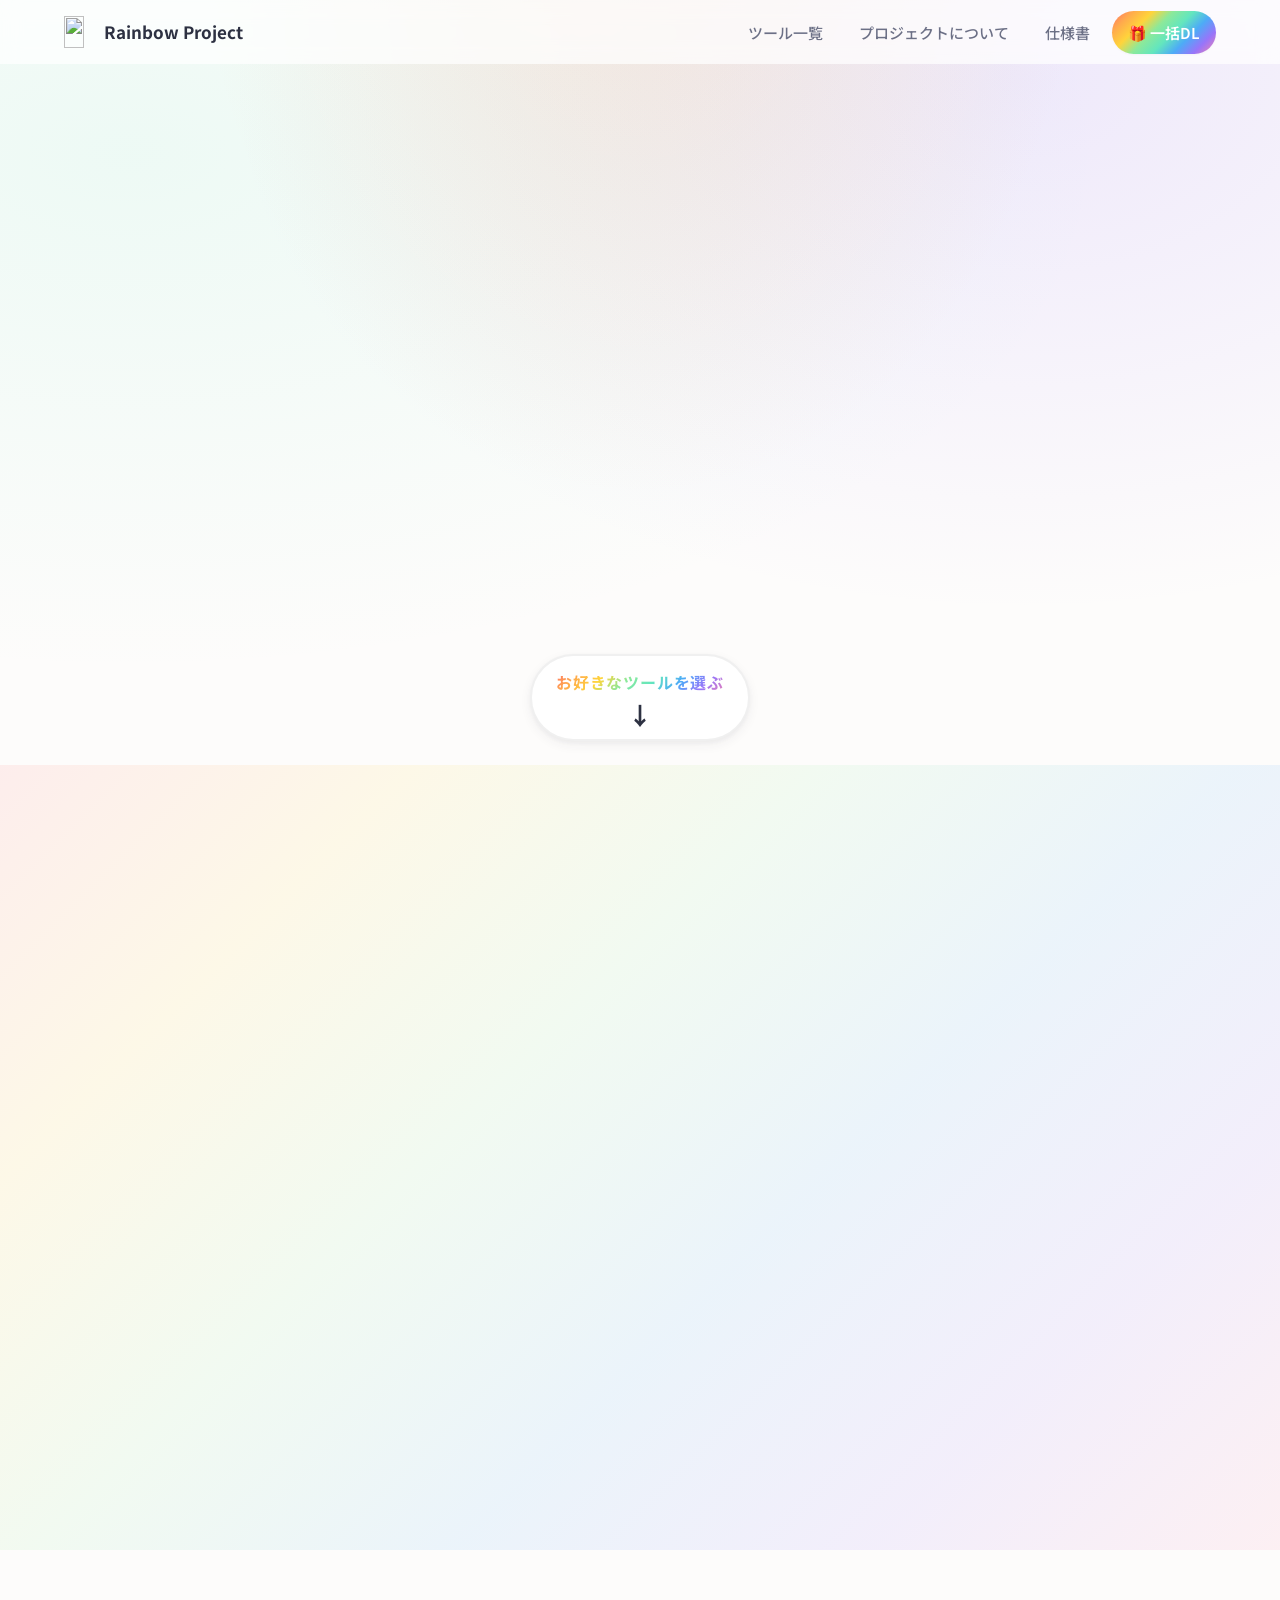
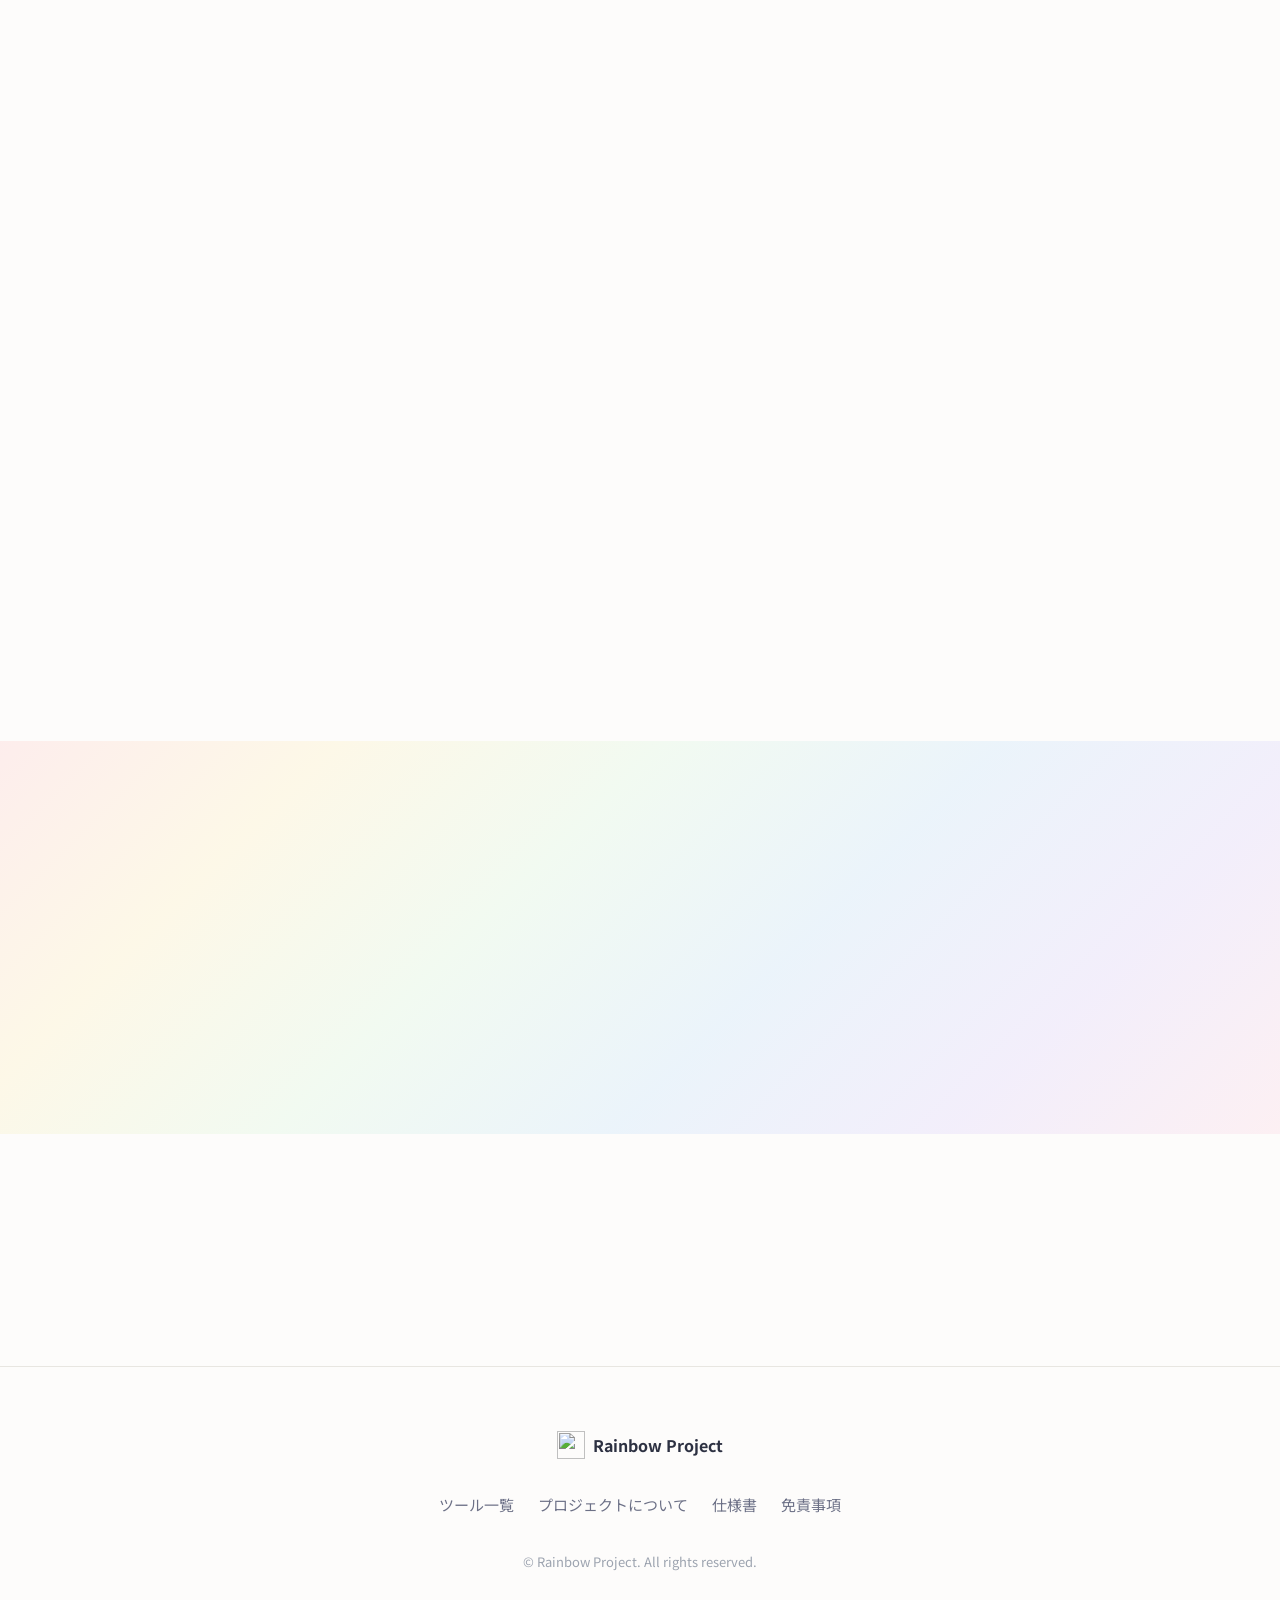
==== index.html @ fa7fd041 "ファイル名表記を .mq4 → .ex4 に修正、モバイルでヒーロースクロール重なり解消 - index.html: ツールカードのファイル名 10件 + FAQ説明を .ex4 に - docs/t" ====
<!DOCTYPE html>
<html lang="ja">
<head>
  <meta charset="UTF-8">
  <meta name="viewport" content="width=device-width, initial-scale=1.0">
  <title>Rainbow Project — FX初心者お守りツールパック</title>
  <meta name="description" content="FX初心者が遠回りしないための「お守りツール」を10種類、完全無料で配布。迷わない、焦らない、損しない。はじめてのFXに、10の小さな守り神を。">
  <meta name="theme-color" content="#FDFCFB">

  <!-- OGP -->
  <meta property="og:type" content="website">
  <meta property="og:title" content="Rainbow Project — FX初心者お守りツールパック">
  <meta property="og:description" content="迷わない、焦らない、損しない。はじめてのFXに、10の小さな守り神を。完全無料で配布中。">
  <meta property="og:image" content="./assets/og-image.svg">
  <meta property="og:url" content="https://masato-collab.github.io/rainbow-fxkit/">
  <meta property="og:site_name" content="Rainbow Project">
  <meta property="og:locale" content="ja_JP">

  <!-- Twitter Card -->
  <meta name="twitter:card" content="summary_large_image">
  <meta name="twitter:title" content="Rainbow Project — FX初心者お守りツールパック">
  <meta name="twitter:description" content="迷わない、焦らない、損しない。はじめてのFXに、10の小さな守り神を。完全無料で配布中。">
  <meta name="twitter:image" content="./assets/og-image.svg">

  <link rel="icon" type="image/svg+xml" href="./assets/favicon.svg">
  <link rel="apple-touch-icon" href="./assets/favicon.svg">

  <!-- Google Fonts -->
  <link rel="preconnect" href="https://fonts.googleapis.com">
  <link rel="preconnect" href="https://fonts.gstatic.com" crossorigin>
  <link href="https://fonts.googleapis.com/css2?family=Inter:wght@400;500;600;700;800&family=JetBrains+Mono:wght@400;500;600&family=Noto+Sans+JP:wght@400;500;600;700;800&display=swap" rel="stylesheet">

  <link rel="stylesheet" href="./css/style.css">
</head>
<body>

  <a href="#main" class="skip-link">本文へスキップ</a>

  <!-- ============================================================
       ナビゲーション
       ============================================================ -->
  <header class="nav" id="nav" role="banner">
    <div class="container nav__inner">
      <a href="./index.html" class="nav__logo" aria-label="Rainbow Project トップへ">
        <img src="./assets/logo.svg" alt="" width="32" height="32">
        <span>Rainbow Project</span>
      </a>

      <button class="nav__toggle" type="button"
              aria-label="メニューを開閉" aria-controls="nav-menu" aria-expanded="false">
        <span aria-hidden="true"></span>
      </button>

      <nav aria-label="メインナビゲーション">
        <ul class="nav__menu" id="nav-menu">
          <li><a href="#tools">ツール一覧</a></li>
          <li><a href="./about.html">プロジェクトについて</a></li>
          <li><a href="./docs/index.html">仕様書</a></li>
          <li><a href="#bulk" class="nav__cta">🎁 一括DL</a></li>
        </ul>
      </nav>
    </div>
  </header>

  <main id="main">

    <!-- ============================================================
         ヒーロー
         ============================================================ -->
    <section class="hero" aria-labelledby="hero-title">
      <img class="hero__decor" src="./assets/hero-rainbow.svg" alt="" aria-hidden="true">
      <div class="container hero__inner">
        <span class="hero__eyebrow reveal">
          <span class="gradient-text">🌈 Rainbow Project</span>
        </span>
        <h1 id="hero-title" class="hero__title reveal">
          <span class="hero__title-main">FX初心者</span>
          <span class="hero__title-sub"><span class="gradient-text">お守りツールパック</span></span>
        </h1>
        <p class="hero__subtitle reveal">迷わない、焦らない、損しない。
はじめてのFXに、10の小さな守り神を。</p>
        <p class="hero__cta reveal">
          <a href="#bulk" class="btn btn--primary btn--lg">🎁 10ツール すべて無料で受け取る</a>
        </p>
        <p class="hero__micro reveal">
          <span class="hero__micro-badge">✓ メアド登録不要</span>
          <span class="hero__micro-badge">✓ 商用利用可</span>
          <span class="hero__micro-badge">✓ 完全無料</span>
        </p>
      </div>
      <a href="#tools" class="hero__scroll" aria-label="ツール一覧までスクロール">
        <span class="hero__scroll-text">お好きなツールを選ぶ</span>
        <span class="hero__scroll-arrow" aria-hidden="true">↓</span>
      </a>
    </section>

    <!-- ============================================================
         ブランドストーリー
         ============================================================ -->
    <section class="section story" aria-labelledby="story-title">
      <div class="container">
        <div class="section-header reveal">
          <span class="section-header__eyebrow">Our Story</span>
          <h2 id="story-title" class="section-header__title">このプロジェクトについて</h2>
        </div>
        <div class="story__grid">
          <div class="story__photo reveal" aria-hidden="true">
            <!-- ▼ 後でここに写真を差し替え可能: <img src="./assets/photo.jpg" alt="代表の写真"> -->
          </div>
          <div class="story__text reveal">
            <p>小学校までしか学校に行けなかった私が、
シングルマザーとしてFXで生活を立て直しました。

その道のりで、もっと早く知りたかったこと、
誰かが教えてくれたら救われたことがたくさんあります。

同じ場所で立ち止まっている誰かのために、
私が作った10の「お守り」を贈ります。

虹の7色のように、たくさんの可能性を
一人でも多くの方に届けられますように。</p>
            <p><a href="./about.html" class="btn btn--outline">もっと詳しく読む →</a></p>
          </div>
        </div>
      </div>
    </section>

    <!-- ============================================================
         数字セクション
         ============================================================ -->
    <section class="section section--tight" aria-label="サマリー">
      <div class="container">
        <div class="stats">
          <div class="stat reveal">
            <span class="stat__num">10</span>
            <span class="stat__label">の お守りツール</span>
          </div>
          <div class="stat reveal">
            <span class="stat__num">¥0</span>
            <span class="stat__label">ずっと無料</span>
          </div>
          <div class="stat reveal">
            <span class="stat__num">5分</span>
            <span class="stat__label">で導入完了</span>
          </div>
          <div class="stat reveal">
            <span class="stat__num">∞</span>
            <span class="stat__label">使いたい放題</span>
          </div>
        </div>
      </div>
    </section>

    <!-- ============================================================
         ツール一覧
         ============================================================ -->
    <section class="section section--alt" id="tools" aria-labelledby="tools-title">
      <div class="container">
        <div class="section-header reveal">
          <span class="section-header__eyebrow">10 Tools</span>
          <h2 id="tools-title" class="section-header__title">10の守り神たち</h2>
          <p class="section-header__subtitle">あなたのトレードを、そっと支える小さな味方</p>
          <div class="divider-rainbow" aria-hidden="true"></div>
        </div>

        <div class="tools-grid">

          <!-- Tool 01: JPTime_MarketClock -->
          <article class="tool-card reveal" data-tool="01">
            <div class="tool-card__body">
              <div class="tool-card__head">
                <div class="tool-card__icon" aria-hidden="true">🕐</div>
                <span class="tool-card__num">#01</span>
              </div>
              <div>
                <h3 class="tool-card__title">日本時間表示インジケーター</h3>
                <code class="tool-card__code">JPTime_MarketClock</code>
              </div>
              <p class="tool-card__desc">サーバー時間と日本時間を併記表示。東京・ロンドン・NYの市場営業時間カウントダウン機能付き。夏時間自動判定対応。</p>
              <div class="tool-card__meta" aria-label="ツール情報">
                <dl>
                  <dt>種別</dt>   <dd class="is-text">インジケーター</dd>
                  <dt>ファイル</dt><dd>JPTime_MarketClock.ex4</dd>
                  <dt>Ver.</dt>    <dd>v1.0</dd>
                </dl>
              </div>
              <div class="tool-card__actions">
                <a href="https://github.com/masato-collab/rainbow-fxkit/releases/latest/download/JPTime_MarketClock.zip"
                   class="btn btn--tool btn--block" download>📥 ダウンロード</a>
                <a href="./docs/tool-01-jptime.html" class="btn btn--tool-outline btn--block">📄 仕様書を見る</a>
              </div>
            </div>
          </article>

          <!-- Tool 02: RoundNumber_Alert -->
          <article class="tool-card reveal" data-tool="02">
            <div class="tool-card__body">
              <div class="tool-card__head">
                <div class="tool-card__icon" aria-hidden="true">🔔</div>
                <span class="tool-card__num">#02</span>
              </div>
              <div>
                <h3 class="tool-card__title">キリ番アラート</h3>
                <code class="tool-card__code">RoundNumber_Alert</code>
              </div>
              <p class="tool-card__desc">00・50pipsなどのキリ番にラインを自動描画し、接近時・到達時にアラート発動。反発ポイント見逃し防止。</p>
              <div class="tool-card__meta">
                <dl>
                  <dt>種別</dt>   <dd class="is-text">インジケーター</dd>
                  <dt>ファイル</dt><dd>RoundNumber_Alert.ex4</dd>
                  <dt>Ver.</dt>    <dd>v1.0</dd>
                </dl>
              </div>
              <div class="tool-card__actions">
                <a href="https://github.com/masato-collab/rainbow-fxkit/releases/latest/download/RoundNumber_Alert.zip"
                   class="btn btn--tool btn--block" download>📥 ダウンロード</a>
                <a href="./docs/tool-02-roundnumber.html" class="btn btn--tool-outline btn--block">📄 仕様書を見る</a>
              </div>
            </div>
          </article>

          <!-- Tool 03: EconomicCalendar_Countdown -->
          <article class="tool-card reveal" data-tool="03">
            <div class="tool-card__body">
              <div class="tool-card__head">
                <div class="tool-card__icon" aria-hidden="true">📅</div>
                <span class="tool-card__num">#03</span>
              </div>
              <div>
                <h3 class="tool-card__title">経済指標カウントダウン</h3>
                <code class="tool-card__code">EconomicCalendar_Countdown</code>
              </div>
              <p class="tool-card__desc">次回の経済指標までのカウントダウンをチャート右上に表示。重要度別に色分け。発表前アラート機能付き。</p>
              <div class="tool-card__meta">
                <dl>
                  <dt>種別</dt>   <dd class="is-text">インジケーター</dd>
                  <dt>ファイル</dt><dd>EconomicCalendar_Countdown.ex4</dd>
                  <dt>Ver.</dt>    <dd>v1.0</dd>
                </dl>
              </div>
              <div class="tool-card__actions">
                <a href="https://github.com/masato-collab/rainbow-fxkit/releases/latest/download/EconomicCalendar_Countdown.zip"
                   class="btn btn--tool btn--block" download>📥 ダウンロード</a>
                <a href="./docs/tool-03-economic.html" class="btn btn--tool-outline btn--block">📄 仕様書を見る</a>
              </div>
            </div>
          </article>

          <!-- Tool 04: LotCalculator_Panel -->
          <article class="tool-card reveal" data-tool="04">
            <div class="tool-card__body">
              <div class="tool-card__head">
                <div class="tool-card__icon" aria-hidden="true">🧮</div>
                <span class="tool-card__num">#04</span>
              </div>
              <div>
                <h3 class="tool-card__title">ロット計算機</h3>
                <code class="tool-card__code">LotCalculator_Panel</code>
              </div>
              <p class="tool-card__desc">口座残高・リスク許容率・SL幅を入力すると、最適ロットサイズ・損失想定額・RR別利益額を自動計算。</p>
              <div class="tool-card__meta">
                <dl>
                  <dt>種別</dt>   <dd class="is-text">ユーティリティEA</dd>
                  <dt>ファイル</dt><dd>LotCalculator_Panel.ex4</dd>
                  <dt>Ver.</dt>    <dd>v1.0</dd>
                </dl>
              </div>
              <div class="tool-card__actions">
                <a href="https://github.com/masato-collab/rainbow-fxkit/releases/latest/download/LotCalculator_Panel.zip"
                   class="btn btn--tool btn--block" download>📥 ダウンロード</a>
                <a href="./docs/tool-04-lot.html" class="btn btn--tool-outline btn--block">📄 仕様書を見る</a>
              </div>
            </div>
          </article>

          <!-- Tool 05: CorrelationMatrix_Monitor -->
          <article class="tool-card reveal" data-tool="05">
            <div class="tool-card__body">
              <div class="tool-card__head">
                <div class="tool-card__icon" aria-hidden="true">📊</div>
                <span class="tool-card__num">#05</span>
              </div>
              <div>
                <h3 class="tool-card__title">相関通貨ペアモニター</h3>
                <code class="tool-card__code">CorrelationMatrix_Monitor</code>
              </div>
              <p class="tool-card__desc">主要通貨ペアの相関関係をマトリクス表示。ダイバージェンス発生時にアラート。リスク分散判断の補助に。</p>
              <div class="tool-card__meta">
                <dl>
                  <dt>種別</dt>   <dd class="is-text">インジケーター</dd>
                  <dt>ファイル</dt><dd>CorrelationMatrix_Monitor.ex4</dd>
                  <dt>Ver.</dt>    <dd>v1.0</dd>
                </dl>
              </div>
              <div class="tool-card__actions">
                <a href="https://github.com/masato-collab/rainbow-fxkit/releases/latest/download/CorrelationMatrix_Monitor.zip"
                   class="btn btn--tool btn--block" download>📥 ダウンロード</a>
                <a href="./docs/tool-05-correlation.html" class="btn btn--tool-outline btn--block">📄 仕様書を見る</a>
              </div>
            </div>
          </article>

          <!-- Tool 06: VisualSLTP_Tool -->
          <article class="tool-card reveal" data-tool="06">
            <div class="tool-card__body">
              <div class="tool-card__head">
                <div class="tool-card__icon" aria-hidden="true">🎯</div>
                <span class="tool-card__num">#06</span>
              </div>
              <div>
                <h3 class="tool-card__title">ビジュアル損切り・利確ライン</h3>
                <code class="tool-card__code">VisualSLTP_Tool</code>
              </div>
              <p class="tool-card__desc">エントリー・SL・TPをマウスドラッグで調整。pips数・損益額・リスクリワード比をリアルタイム表示。</p>
              <div class="tool-card__meta">
                <dl>
                  <dt>種別</dt>   <dd class="is-text">ユーティリティEA</dd>
                  <dt>ファイル</dt><dd>VisualSLTP_Tool.ex4</dd>
                  <dt>Ver.</dt>    <dd>v1.0</dd>
                </dl>
              </div>
              <div class="tool-card__actions">
                <a href="https://github.com/masato-collab/rainbow-fxkit/releases/latest/download/VisualSLTP_Tool.zip"
                   class="btn btn--tool btn--block" download>📥 ダウンロード</a>
                <a href="./docs/tool-06-sltp.html" class="btn btn--tool-outline btn--block">📄 仕様書を見る</a>
              </div>
            </div>
          </article>

          <!-- Tool 07: OneClick_CloseAll -->
          <article class="tool-card reveal" data-tool="07">
            <div class="tool-card__body">
              <div class="tool-card__head">
                <div class="tool-card__icon" aria-hidden="true">⚡</div>
                <span class="tool-card__num">#07</span>
              </div>
              <div>
                <h3 class="tool-card__title">ワンクリック全決済</h3>
                <code class="tool-card__code">OneClick_CloseAll</code>
              </div>
              <p class="tool-card__desc">全決済・買いのみ・売りのみ・建値以上・建値以下決済をワンクリックで実行。緊急時の冷静な操作を支援。</p>
              <div class="tool-card__meta">
                <dl>
                  <dt>種別</dt>   <dd class="is-text">ユーティリティEA</dd>
                  <dt>ファイル</dt><dd>OneClick_CloseAll.ex4</dd>
                  <dt>Ver.</dt>    <dd>v1.0</dd>
                </dl>
              </div>
              <div class="tool-card__actions">
                <a href="https://github.com/masato-collab/rainbow-fxkit/releases/latest/download/OneClick_CloseAll.zip"
                   class="btn btn--tool btn--block" download>📥 ダウンロード</a>
                <a href="./docs/tool-07-oneclick.html" class="btn btn--tool-outline btn--block">📄 仕様書を見る</a>
              </div>
            </div>
          </article>

          <!-- Tool 08: PositionSize_Warning -->
          <article class="tool-card reveal" data-tool="08">
            <div class="tool-card__body">
              <div class="tool-card__head">
                <div class="tool-card__icon" aria-hidden="true">⚠️</div>
                <span class="tool-card__num">#08</span>
              </div>
              <div>
                <h3 class="tool-card__title">自動ポジションサイズ警告</h3>
                <code class="tool-card__code">PositionSize_Warning</code>
              </div>
              <p class="tool-card__desc">口座残高に対する過大ロット発注・SL未設定・高レバレッジを検知し、3段階で警告。一撃退場を防ぐ守りのツール。</p>
              <div class="tool-card__meta">
                <dl>
                  <dt>種別</dt>   <dd class="is-text">EA</dd>
                  <dt>ファイル</dt><dd>PositionSize_Warning.ex4</dd>
                  <dt>Ver.</dt>    <dd>v1.0</dd>
                </dl>
              </div>
              <div class="tool-card__actions">
                <a href="https://github.com/masato-collab/rainbow-fxkit/releases/latest/download/PositionSize_Warning.zip"
                   class="btn btn--tool btn--block" download>📥 ダウンロード</a>
                <a href="./docs/tool-08-warning.html" class="btn btn--tool-outline btn--block">📄 仕様書を見る</a>
              </div>
            </div>
          </article>

          <!-- Tool 09: MultiTF_TrendPanel -->
          <article class="tool-card reveal" data-tool="09">
            <div class="tool-card__body">
              <div class="tool-card__head">
                <div class="tool-card__icon" aria-hidden="true">📈</div>
                <span class="tool-card__num">#09</span>
              </div>
              <div>
                <h3 class="tool-card__title">複数時間足トレンド一覧</h3>
                <code class="tool-card__code">MultiTF_TrendPanel</code>
              </div>
              <p class="tool-card__desc">複数時間足のトレンド方向を一覧表示。全時間足の一致度を算出し、強いトレンド発生時にアラート。</p>
              <div class="tool-card__meta">
                <dl>
                  <dt>種別</dt>   <dd class="is-text">インジケーター</dd>
                  <dt>ファイル</dt><dd>MultiTF_TrendPanel.ex4</dd>
                  <dt>Ver.</dt>    <dd>v1.0</dd>
                </dl>
              </div>
              <div class="tool-card__actions">
                <a href="https://github.com/masato-collab/rainbow-fxkit/releases/latest/download/MultiTF_TrendPanel.zip"
                   class="btn btn--tool btn--block" download>📥 ダウンロード</a>
                <a href="./docs/tool-09-multitf.html" class="btn btn--tool-outline btn--block">📄 仕様書を見る</a>
              </div>
            </div>
          </article>

          <!-- Tool 10: CurrencyStrength_Meter -->
          <article class="tool-card reveal" data-tool="10">
            <div class="tool-card__body">
              <div class="tool-card__head">
                <div class="tool-card__icon" aria-hidden="true">💪</div>
                <span class="tool-card__num">#10</span>
              </div>
              <div>
                <h3 class="tool-card__title">通貨強弱メーター</h3>
                <code class="tool-card__code">CurrencyStrength_Meter</code>
              </div>
              <p class="tool-card__desc">USD/EUR/JPY/GBP/AUD/NZD/CAD/CHFの強弱をバーグラフで可視化。最強×最弱の推奨ペアも提示。</p>
              <div class="tool-card__meta">
                <dl>
                  <dt>種別</dt>   <dd class="is-text">インジケーター</dd>
                  <dt>ファイル</dt><dd>CurrencyStrength_Meter.ex4</dd>
                  <dt>Ver.</dt>    <dd>v1.0</dd>
                </dl>
              </div>
              <div class="tool-card__actions">
                <a href="https://github.com/masato-collab/rainbow-fxkit/releases/latest/download/CurrencyStrength_Meter.zip"
                   class="btn btn--tool btn--block" download>📥 ダウンロード</a>
                <a href="./docs/tool-10-strength.html" class="btn btn--tool-outline btn--block">📄 仕様書を見る</a>
              </div>
            </div>
          </article>

        </div>
      </div>
    </section>

    <!-- ============================================================
         一括DLセクション
         ============================================================ -->
    <section class="section" id="bulk" aria-labelledby="bulk-title">
      <div class="bulk reveal">
        <h2 id="bulk-title" class="bulk__title">まとめて、ぜんぶ手に入れる</h2>
        <p class="bulk__subtitle">10ツール + 仕様書PDF + インストールガイド</p>
        <a href="https://github.com/masato-collab/rainbow-fxkit/releases/latest/download/FXKit_All.zip"
           class="btn btn--rainbow-text btn--lg" download>
          🎁 <span class="gradient-text">10ツール 一括ダウンロード</span>
        </a>
      </div>
    </section>

    <!-- ============================================================
         インストール方法
         ============================================================ -->
    <section class="section section--alt" id="install" aria-labelledby="install-title">
      <div class="container">
        <div class="section-header reveal">
          <span class="section-header__eyebrow">Setup</span>
          <h2 id="install-title" class="section-header__title">たった3ステップで導入完了</h2>
          <p class="section-header__subtitle">複雑な設定は一切不要。初めての方でも5分で始められます。</p>
        </div>
        <div class="steps">
          <div class="step reveal">
            <div class="step__num">1</div>
            <div class="step__illust" aria-hidden="true">📦</div>
            <h3 class="step__title">ダウンロード</h3>
            <p class="step__desc">欲しいツールの「ダウンロード」ボタンを押してzipファイルを入手します。</p>
          </div>
          <div class="step reveal">
            <div class="step__num">2</div>
            <div class="step__illust" aria-hidden="true">📂</div>
            <h3 class="step__title">MT4に配置</h3>
            <p class="step__desc">MT4の「データフォルダを開く」→ MQL4 → Indicators または Experts に配置。</p>
          </div>
          <div class="step reveal">
            <div class="step__num">3</div>
            <div class="step__illust" aria-hidden="true">🚀</div>
            <h3 class="step__title">チャートに適用</h3>
            <p class="step__desc">MT4を再起動し、ナビゲーターからチャートへドラッグ&ドロップ。以上で完了！</p>
          </div>
        </div>
      </div>
    </section>

    <!-- ============================================================
         FAQ
         ============================================================ -->
    <section class="section" id="faq" aria-labelledby="faq-title">
      <div class="container">
        <div class="section-header reveal">
          <span class="section-header__eyebrow">FAQ</span>
          <h2 id="faq-title" class="section-header__title">よくあるご質問</h2>
        </div>
        <div class="faq reveal">

          <details class="faq__item">
            <summary class="faq__q">本当に完全無料ですか?</summary>
            <div class="faq__a"><p>はい、10ツールすべて完全無料です。メールアドレスの登録も不要で、このページからそのままダウンロードいただけます。商用利用・改変・再配布も自由です(著作権表示の削除のみご遠慮ください)。</p></div>
          </details>

          <details class="faq__item">
            <summary class="faq__q">MT5でも使えますか?</summary>
            <div class="faq__a"><p>現在はMT4(MetaTrader 4)専用となっております。MT5版は今後のリクエストに応じて検討予定です。ご要望があればYouTubeコメント等でお知らせください。</p></div>
          </details>

          <details class="faq__item">
            <summary class="faq__q">商用利用はできますか?</summary>
            <div class="faq__a"><p>はい、商用利用も可能です。トレードスクール、セミナー、有料コンテンツの中での利用も制限しておりません。ただし、本ツールそのものを有償で販売することはご遠慮ください。</p></div>
          </details>

          <details class="faq__item">
            <summary class="faq__q">インストール方法がわかりません</summary>
            <div class="faq__a"><p>各ツールの<a href="./docs/index.html">仕様書ページ</a>にステップバイステップの導入手順を記載しています。また、同梱の<code>README.md</code>に画像付きの解説があります。それでも解決しない場合はYouTubeチャンネルのコメント欄までお気軽に。</p></div>
          </details>

          <details class="faq__item">
            <summary class="faq__q">ツールが表示されません</summary>
            <div class="faq__a"><p>主に以下3点をご確認ください: ① MT4の「ツール→オプション→エキスパートアドバイザ」で自動売買が有効か、② zipを解凍した<code>.ex4</code>ファイルを正しいフォルダ(Indicators / Experts)に配置したか、③ MT4を再起動したか。</p></div>
          </details>

          <details class="faq__item">
            <summary class="faq__q">アップデートはありますか?</summary>
            <div class="faq__a"><p>不具合の修正や機能追加を随時行っています。YouTubeチャンネルで告知するので、ご登録いただけると最新情報をお届けできます。ダウンロードリンクは<code>/latest/</code>固定のため、常に最新版が取得されます。</p></div>
          </details>

          <details class="faq__item">
            <summary class="faq__q">不具合やご要望の連絡先は?</summary>
            <div class="faq__a"><p>不具合報告・機能要望は<strong>YouTubeチャンネルのコメント欄</strong>または動画概要欄の連絡先までお寄せください。可能な範囲で対応いたします。</p></div>
          </details>

        </div>
      </div>
    </section>

    <!-- ============================================================
         応援メッセージ
         ============================================================ -->
    <section class="cheer" aria-labelledby="cheer-title">
      <div class="container reveal">
        <h2 id="cheer-title" class="cheer__title">あなたのトレードが、<br>少しでも明るいものになりますように。🌈</h2>
        <p><a href="#tools" class="btn btn--primary btn--lg">🎁 ツール一覧を見る</a></p>
      </div>
    </section>

    <!-- ============================================================
         免責事項
         ============================================================ -->
    <section class="section section--tight" aria-labelledby="disc-title">
      <div class="container">
        <div class="note reveal" role="note">
          <h2 id="disc-title" style="font-size:1rem;margin-bottom:0.5rem;color:inherit;">⚠️ 免責事項について</h2>
          <p style="margin:0;">本サイトで配布するツールはトレード補助を目的とした無償ツールであり、投資収益を保証するものではありません。ツールを利用した投資判断・損益は全て利用者の自己責任となります。詳細は<a href="./disclaimer.html" style="color:inherit;text-decoration:underline;">免責事項ページ</a>をご確認ください。</p>
        </div>
      </div>
    </section>

  </main>

  <!-- ============================================================
       フッター
       ============================================================ -->
  <footer class="footer" role="contentinfo">
    <div class="container">
      <div class="footer__inner">
        <a href="./index.html" class="footer__logo" aria-label="Rainbow Project">
          <img src="./assets/logo.svg" alt="" width="28" height="28">
          <span>Rainbow Project</span>
        </a>
        <ul class="footer__links">
          <li><a href="#tools">ツール一覧</a></li>
          <li><a href="./about.html">プロジェクトについて</a></li>
          <li><a href="./docs/index.html">仕様書</a></li>
          <li><a href="./disclaimer.html">免責事項</a></li>
        </ul>
        <p class="footer__copy">© Rainbow Project. All rights reserved.</p>
      </div>
    </div>
    <div class="footer__bar" aria-hidden="true"></div>
  </footer>

  <script src="./js/script.js" defer></script>
</body>
</html>
---- css/style.css ----
/* =================================================================
   Rainbow Project — style.css
   温かく、前向きで、希望に満ちた、でも信頼感のあるFXツール配布サイト
   ================================================================= */

/* -----------------------------------------------------------------
   1. CSS Custom Properties (Design Tokens)
   ----------------------------------------------------------------- */
:root {
  /* --- 10ツール個別カラー(レインボー) --- */
  --color-tool-01: #FF6B6B;   /* 日本時間表示     */
  --color-tool-02: #FFA94D;   /* キリ番アラート   */
  --color-tool-03: #FFD43B;   /* 経済指標         */
  --color-tool-04: #8CE99A;   /* ロット計算       */
  --color-tool-05: #63E6BE;   /* 相関モニター     */
  --color-tool-06: #4DABF7;   /* ビジュアルSL/TP  */
  --color-tool-07: #748FFC;   /* ワンクリック決済 */
  --color-tool-08: #9775FA;   /* サイズ警告       */
  --color-tool-09: #DA77F2;   /* 複数時間足       */
  --color-tool-10: #F783AC;   /* 通貨強弱         */

  /* --- ベースカラー --- */
  --bg-primary:    #FDFCFB;
  --bg-secondary:  #FFFFFF;
  --bg-card:       #FFFFFF;
  --bg-section:    #FAF8F5;
  --text-primary:  #2D3142;
  --text-secondary:#6C7086;
  --text-muted:    #9CA3AF;
  --border-color:  #E8E6E1;

  /* --- 機能色 --- */
  --color-warning-bg:    #FFF4E6;
  --color-warning-text:  #8A5A00;
  --color-warning-border:#FFD8A8;

  /* --- 虹グラデーション(ブランドシグネチャー) --- */
  --rainbow-gradient: linear-gradient(
    135deg,
    #FF6B6B 0%,
    #FFA94D 14%,
    #FFD43B 28%,
    #8CE99A 42%,
    #63E6BE 56%,
    #4DABF7 70%,
    #9775FA 84%,
    #F783AC 100%
  );

  --rainbow-gradient-soft: linear-gradient(
    135deg,
    rgba(255, 107, 107, 0.10),
    rgba(255, 212, 59, 0.10),
    rgba(140, 233, 154, 0.10),
    rgba(77, 171, 247, 0.10),
    rgba(151, 117, 250, 0.10),
    rgba(247, 131, 172, 0.10)
  );

  /* --- タイポグラフィ --- */
  --font-sans:  "Inter", "Noto Sans JP", -apple-system, BlinkMacSystemFont, "Hiragino Sans", "Yu Gothic UI", Meiryo, sans-serif;
  --font-jp:    "Noto Sans JP", "Hiragino Sans", "Yu Gothic UI", Meiryo, sans-serif;
  --font-mono:  "JetBrains Mono", "SFMono-Regular", Menlo, Consolas, monospace;

  /* --- スペーシング --- */
  --space-1:  0.25rem;
  --space-2:  0.5rem;
  --space-3:  0.75rem;
  --space-4:  1rem;
  --space-5:  1.5rem;
  --space-6:  2rem;
  --space-8:  3rem;
  --space-10: 4rem;
  --space-12: 6rem;
  --space-16: 8rem;

  /* --- レイアウト --- */
  --container-max: 1200px;
  --nav-height: 64px;
  --radius-sm: 8px;
  --radius-md: 12px;
  --radius-lg: 16px;
  --radius-xl: 24px;
  --radius-full: 9999px;

  /* --- シャドウ --- */
  --shadow-sm:  0 1px 2px rgba(45, 49, 66, 0.04);
  --shadow-md:  0 4px 12px rgba(45, 49, 66, 0.06), 0 2px 4px rgba(45, 49, 66, 0.04);
  --shadow-lg:  0 12px 32px rgba(45, 49, 66, 0.08), 0 4px 8px rgba(45, 49, 66, 0.04);
  --shadow-xl:  0 24px 48px rgba(45, 49, 66, 0.10), 0 8px 16px rgba(45, 49, 66, 0.04);

  /* --- トランジション --- */
  --ease:       cubic-bezier(0.4, 0.0, 0.2, 1);
  --ease-out:   cubic-bezier(0.0, 0.0, 0.2, 1);
  --t-fast:     150ms;
  --t-base:     250ms;
  --t-slow:     400ms;
}

/* -----------------------------------------------------------------
   2. Reset & Base
   ----------------------------------------------------------------- */
*,
*::before,
*::after { box-sizing: border-box; }

html {
  scroll-behavior: smooth;
  -webkit-text-size-adjust: 100%;
  text-size-adjust: 100%;
}

body {
  margin: 0;
  font-family: var(--font-sans);
  font-weight: 400;
  font-size: 16px;
  line-height: 1.8;
  color: var(--text-primary);
  background: var(--bg-primary);
  -webkit-font-smoothing: antialiased;
  -moz-osx-font-smoothing: grayscale;
}

:lang(ja),
html[lang="ja"] body { font-family: var(--font-jp); }

img, svg, video { max-width: 100%; height: auto; display: block; }

a {
  color: inherit;
  text-decoration: none;
  transition: color var(--t-fast) var(--ease);
}
a:hover { color: var(--color-tool-06); }

button {
  font: inherit;
  color: inherit;
  background: none;
  border: 0;
  cursor: pointer;
}

ul, ol { padding-left: 1.25rem; }

h1, h2, h3, h4, h5, h6 {
  font-family: var(--font-sans);
  font-weight: 700;
  color: var(--text-primary);
  line-height: 1.4;
  margin: 0 0 var(--space-4);
  letter-spacing: -0.01em;
}

p { margin: 0 0 var(--space-4); }

code, kbd, pre, samp { font-family: var(--font-mono); font-size: 0.9em; }

/* フォーカスリング(アクセシビリティ) */
:focus-visible {
  outline: 3px solid var(--color-tool-06);
  outline-offset: 2px;
  border-radius: var(--radius-sm);
}

/* Skip to content */
.skip-link {
  position: absolute;
  top: -60px;
  left: var(--space-4);
  background: var(--text-primary);
  color: #fff;
  padding: var(--space-2) var(--space-4);
  border-radius: var(--radius-sm);
  z-index: 1000;
  transition: top var(--t-base) var(--ease);
}
.skip-link:focus { top: var(--space-4); color: #fff; }

/* -----------------------------------------------------------------
   3. Layout utilities
   ----------------------------------------------------------------- */
.container {
  width: 100%;
  max-width: var(--container-max);
  margin: 0 auto;
  padding-left: var(--space-5);
  padding-right: var(--space-5);
}

.section {
  padding-top: var(--space-12);
  padding-bottom: var(--space-12);
}
.section--tight { padding-top: var(--space-8); padding-bottom: var(--space-8); }
.section--alt  { background: var(--bg-section); }

.section-header {
  text-align: center;
  margin-bottom: var(--space-8);
}
.section-header__eyebrow {
  display: inline-block;
  font-family: var(--font-sans);
  font-weight: 600;
  font-size: 0.875rem;
  letter-spacing: 0.08em;
  text-transform: uppercase;
  margin-bottom: var(--space-3);
  background: var(--rainbow-gradient);
  -webkit-background-clip: text;
  background-clip: text;
  color: transparent;
}
.section-header__title {
  font-size: clamp(1.75rem, 4vw, 2.25rem);
  font-weight: 700;
  margin-bottom: var(--space-3);
}
.section-header__subtitle {
  color: var(--text-secondary);
  font-size: 1.0625rem;
  max-width: 640px;
  margin: 0 auto;
}

.divider-rainbow {
  width: 120px;
  height: 4px;
  margin: var(--space-5) auto 0;
  border-radius: var(--radius-full);
  background: var(--rainbow-gradient);
}

/* -----------------------------------------------------------------
   4. Buttons
   ----------------------------------------------------------------- */
.btn {
  display: inline-flex;
  align-items: center;
  justify-content: center;
  gap: var(--space-2);
  padding: 0.875rem 1.5rem;
  border-radius: var(--radius-full);
  font-weight: 600;
  font-size: 1rem;
  line-height: 1;
  letter-spacing: 0.01em;
  cursor: pointer;
  border: 2px solid transparent;
  transition:
    transform var(--t-base) var(--ease),
    box-shadow var(--t-base) var(--ease),
    background var(--t-base) var(--ease),
    color var(--t-base) var(--ease),
    border-color var(--t-base) var(--ease);
  will-change: transform;
  text-align: center;
}

.btn:hover { text-decoration: none; }

/* プライマリ(虹色グラデーション) */
.btn--primary {
  background: var(--rainbow-gradient);
  color: #fff;
  box-shadow: var(--shadow-md);
  position: relative;
  overflow: hidden;
}
.btn--primary:hover {
  transform: scale(1.02);
  box-shadow:
    var(--shadow-lg),
    0 0 32px rgba(255, 107, 107, 0.25),
    0 0 48px rgba(151, 117, 250, 0.20);
  color: #fff;
}

/* 大きいCTA */
.btn--lg {
  padding: 1.125rem 2rem;
  font-size: 1.125rem;
}

/* 白背景で中は虹色テキスト(一括DLセクション用) */
.btn--rainbow-text {
  background: #fff;
  color: var(--text-primary);
  box-shadow: var(--shadow-md);
}
.btn--rainbow-text span.gradient-text {
  background: var(--rainbow-gradient);
  -webkit-background-clip: text;
  background-clip: text;
  color: transparent;
  font-weight: 700;
}
.btn--rainbow-text:hover {
  transform: scale(1.02);
  box-shadow: var(--shadow-xl);
  color: var(--text-primary);
}

/* アウトライン */
.btn--outline {
  background: transparent;
  color: var(--text-primary);
  border-color: var(--border-color);
}
.btn--outline:hover {
  border-color: var(--text-primary);
  background: var(--bg-secondary);
}

/* ゴースト(薄い) */
.btn--ghost {
  background: transparent;
  color: var(--text-secondary);
}
.btn--ghost:hover { background: var(--bg-section); color: var(--text-primary); }

/* ツール固有色のボタン（ツールカード用） */
.btn--tool {
  background: var(--tool-color, var(--color-tool-06));
  color: #fff;
  box-shadow: var(--shadow-sm);
}
.btn--tool:hover {
  filter: brightness(0.94);
  transform: translateY(-1px);
  box-shadow: var(--shadow-md);
  color: #fff;
}
.btn--tool-outline {
  background: transparent;
  color: var(--tool-color, var(--color-tool-06));
  border-color: var(--tool-color, var(--color-tool-06));
}
.btn--tool-outline:hover {
  background: var(--tool-color, var(--color-tool-06));
  color: #fff;
}

/* ボタンブロック(幅いっぱい) */
.btn--block { width: 100%; }

/* -----------------------------------------------------------------
   5. Navigation
   ----------------------------------------------------------------- */
.nav {
  position: fixed;
  top: 0;
  left: 0;
  right: 0;
  height: var(--nav-height);
  background: rgba(255, 255, 255, 0.72);
  backdrop-filter: blur(10px);
  -webkit-backdrop-filter: blur(10px);
  z-index: 100;
  transition: background var(--t-base) var(--ease), box-shadow var(--t-base) var(--ease);
}
.nav::after {
  content: "";
  position: absolute;
  left: 0; right: 0; bottom: 0;
  height: 2px;
  background: var(--rainbow-gradient);
  opacity: 0;
  transition: opacity var(--t-base) var(--ease);
}
.nav.is-scrolled {
  background: rgba(255, 255, 255, 0.95);
  box-shadow: var(--shadow-sm);
}
.nav.is-scrolled::after { opacity: 1; }

.nav__inner {
  height: 100%;
  display: flex;
  align-items: center;
  justify-content: space-between;
  gap: var(--space-4);
}

.nav__logo {
  display: inline-flex;
  align-items: center;
  gap: var(--space-2);
  font-weight: 700;
  font-size: 1.0625rem;
  color: var(--text-primary);
}
.nav__logo:hover { color: var(--text-primary); }
.nav__logo img, .nav__logo svg { height: 32px; width: auto; }

.nav__menu {
  display: flex;
  align-items: center;
  gap: var(--space-2);
  list-style: none;
  margin: 0;
  padding: 0;
}
.nav__menu a {
  display: inline-flex;
  align-items: center;
  padding: 0.5rem 0.875rem;
  font-size: 0.9375rem;
  font-weight: 500;
  color: var(--text-secondary);
  border-radius: var(--radius-full);
  transition: color var(--t-fast) var(--ease), background var(--t-fast) var(--ease);
}
.nav__menu a:hover { color: var(--text-primary); background: var(--bg-section); }
.nav__menu .nav__cta {
  background: var(--rainbow-gradient);
  color: #fff !important;
  font-weight: 600;
  padding: 0.5rem 1rem;
  box-shadow: var(--shadow-sm);
}
.nav__menu .nav__cta:hover { transform: scale(1.02); box-shadow: var(--shadow-md); }

/* ハンバーガー */
.nav__toggle {
  display: none;
  width: 40px;
  height: 40px;
  border-radius: var(--radius-full);
  align-items: center;
  justify-content: center;
}
.nav__toggle span {
  display: block;
  width: 20px;
  height: 2px;
  background: var(--text-primary);
  position: relative;
  transition: transform var(--t-base) var(--ease), opacity var(--t-base) var(--ease);
}
.nav__toggle span::before,
.nav__toggle span::after {
  content: "";
  position: absolute;
  left: 0;
  width: 100%;
  height: 2px;
  background: var(--text-primary);
  transition: transform var(--t-base) var(--ease);
}
.nav__toggle span::before { top: -7px; }
.nav__toggle span::after  { top: 7px; }
.nav__toggle[aria-expanded="true"] span { background: transparent; }
.nav__toggle[aria-expanded="true"] span::before { transform: translateY(7px) rotate(45deg); }
.nav__toggle[aria-expanded="true"] span::after  { transform: translateY(-7px) rotate(-45deg); }

/* -----------------------------------------------------------------
   6. Hero
   ----------------------------------------------------------------- */
.hero {
  position: relative;
  min-height: 85vh;
  padding-top: calc(var(--nav-height) + var(--space-10));
  padding-bottom: var(--space-10);
  display: flex;
  align-items: center;
  overflow: hidden;
  background: var(--bg-primary);
}
.hero::before {
  content: "";
  position: absolute;
  inset: 0;
  background:
    radial-gradient(ellipse at 50% -20%, rgba(255, 169, 77, 0.18), transparent 50%),
    radial-gradient(ellipse at 80% 10%, rgba(151, 117, 250, 0.14), transparent 55%),
    radial-gradient(ellipse at 10% 20%, rgba(99, 230, 190, 0.10), transparent 60%);
  pointer-events: none;
  z-index: 0;
}
.hero__decor {
  position: absolute;
  right: -6%;
  top: -4%;
  width: min(560px, 48vw);
  opacity: 0.6;
  pointer-events: none;
  z-index: 0;
  animation: rainbow-rotate 60s linear infinite;
}
@keyframes rainbow-rotate {
  from { transform: rotate(0deg); }
  to   { transform: rotate(360deg); }
}
@media (prefers-reduced-motion: reduce) {
  .hero__decor { animation: none; }
}

.hero__inner {
  position: relative;
  z-index: 1;
  text-align: center;
  max-width: 820px;
  margin: 0 auto;
}

.hero__eyebrow {
  display: inline-flex;
  align-items: center;
  gap: 0.5rem;
  font-weight: 600;
  font-size: 0.9375rem;
  letter-spacing: 0.05em;
  margin-bottom: var(--space-5);
  padding: 0.375rem 1rem;
  border-radius: var(--radius-full);
  background: var(--bg-card);
  box-shadow: var(--shadow-sm);
}
.hero__eyebrow .gradient-text {
  background: var(--rainbow-gradient);
  -webkit-background-clip: text;
  background-clip: text;
  color: transparent;
  font-weight: 700;
}

.hero__title {
  font-weight: 800;
  line-height: 1.15;
  letter-spacing: -0.02em;
  margin-bottom: var(--space-5);
  display: flex;
  flex-direction: column;
  gap: 0.25em;
}
.hero__title-main {
  font-size: clamp(2rem, 5.5vw, 3rem);
  color: var(--text-primary);
  display: block;
}
.hero__title-sub {
  font-size: clamp(2.4rem, 8vw, 4.75rem);
  font-weight: 900;
  line-height: 1.1;
  display: block;
  text-shadow: 0 4px 24px rgba(0,0,0,0.04);
}
.hero__title-sub .gradient-text {
  background: var(--rainbow-gradient);
  -webkit-background-clip: text;
  background-clip: text;
  color: transparent;
}

.hero__subtitle {
  font-size: clamp(1rem, 2.2vw, 1.1875rem);
  color: var(--text-secondary);
  line-height: 1.9;
  margin-bottom: var(--space-6);
  white-space: pre-line;
}

.hero__cta { margin-bottom: var(--space-5); }

/* メアド不要バッジ群 */
.hero__micro {
  display: inline-flex;
  flex-wrap: wrap;
  justify-content: center;
  gap: 0.5rem;
  font-size: 0.875rem;
  margin: 0 auto;
}
.hero__micro-badge {
  display: inline-flex;
  align-items: center;
  padding: 0.4rem 0.95rem;
  background: var(--bg-card);
  color: var(--text-primary);
  font-weight: 600;
  letter-spacing: 0.02em;
  border-radius: var(--radius-full);
  box-shadow: var(--shadow-sm);
  border: 1px solid rgba(0,0,0,0.05);
}

.hero__scroll {
  position: absolute;
  left: 50%;
  bottom: var(--space-5);
  transform: translateX(-50%);
  display: inline-flex;
  flex-direction: column;
  align-items: center;
  gap: 6px;
  padding: 0.75rem 1.5rem;
  border-radius: var(--radius-full);
  background: var(--bg-card);
  box-shadow: var(--shadow-md);
  border: 2px solid rgba(0,0,0,0.06);
  color: var(--text-primary);
  text-decoration: none;
  animation: bounce 2s ease-in-out infinite;
  transition: transform var(--t-fast) var(--ease), box-shadow var(--t-fast) var(--ease);
}
.hero__scroll:hover {
  box-shadow: var(--shadow-lg);
}
.hero__scroll-text {
  font-size: 1rem;
  font-weight: 700;
  letter-spacing: 0.05em;
  background: var(--rainbow-gradient);
  -webkit-background-clip: text;
  background-clip: text;
  color: transparent;
}
.hero__scroll-arrow {
  font-size: 1.5rem;
  font-weight: 800;
  line-height: 1;
  color: var(--text-primary);
}
@keyframes bounce {
  0%, 100% { transform: translateX(-50%) translateY(0); }
  50%      { transform: translateX(-50%) translateY(8px); }
}
@media (prefers-reduced-motion: reduce) {
  .hero__scroll { animation: none; }
}

/* -----------------------------------------------------------------
   7. Story Section
   ----------------------------------------------------------------- */
.story {
  position: relative;
  background: var(--rainbow-gradient-soft);
  overflow: hidden;
}
.story__grid {
  display: grid;
  grid-template-columns: minmax(220px, 320px) 1fr;
  gap: var(--space-10);
  align-items: center;
}
.story__photo {
  width: 100%;
  aspect-ratio: 1 / 1;
  border-radius: 50%;
  background: var(--bg-card);
  box-shadow: var(--shadow-lg);
  position: relative;
  overflow: hidden;
  border: 6px solid #fff;
}
.story__photo::before {
  content: "📸";
  position: absolute;
  inset: 0;
  display: grid;
  place-items: center;
  font-size: 3rem;
  opacity: 0.3;
}
/* ▼ 後でここに写真を差し替え可能 */
/* <img src="./assets/photo.jpg" alt="..."> をstory__photoの中に入れてください */
.story__photo img {
  position: absolute;
  inset: 0;
  width: 100%;
  height: 100%;
  object-fit: cover;
}
.story__text p {
  font-size: 1.0625rem;
  line-height: 2;
  color: var(--text-primary);
  white-space: pre-line;
}

/* -----------------------------------------------------------------
   8. Stats (数字セクション)
   ----------------------------------------------------------------- */
.stats {
  display: grid;
  grid-template-columns: repeat(4, 1fr);
  gap: var(--space-5);
}
.stat {
  text-align: center;
  padding: var(--space-6) var(--space-4);
  background: var(--bg-card);
  border-radius: var(--radius-lg);
  border: 1px solid var(--border-color);
  position: relative;
  transition: transform var(--t-base) var(--ease), box-shadow var(--t-base) var(--ease);
}
.stat:hover {
  transform: translateY(-4px);
  box-shadow: var(--shadow-md);
}
.stat::after {
  content: "";
  position: absolute;
  left: 20%; right: 20%;
  bottom: -1px;
  height: 3px;
  border-radius: var(--radius-full);
  background: var(--stat-color, var(--color-tool-06));
}
.stat:nth-child(1) { --stat-color: var(--color-tool-01); }
.stat:nth-child(2) { --stat-color: var(--color-tool-03); }
.stat:nth-child(3) { --stat-color: var(--color-tool-04); }
.stat:nth-child(4) { --stat-color: var(--color-tool-06); }

.stat__num {
  font-family: var(--font-sans);
  font-size: clamp(2rem, 4vw, 2.5rem);
  font-weight: 800;
  letter-spacing: -0.02em;
  color: var(--text-primary);
  line-height: 1;
  display: block;
  margin-bottom: var(--space-2);
}
.stat__label {
  font-size: 0.875rem;
  color: var(--text-secondary);
  letter-spacing: 0.02em;
}

/* -----------------------------------------------------------------
   9. Tool Cards
   ----------------------------------------------------------------- */
.tools-grid {
  display: grid;
  grid-template-columns: repeat(2, 1fr);
  gap: var(--space-6);
}

.tool-card {
  --tool-color: var(--color-tool-06);
  position: relative;
  display: flex;
  flex-direction: column;
  background: var(--bg-card);
  border-radius: var(--radius-lg);
  box-shadow: var(--shadow-md);
  overflow: hidden;
  transition:
    transform var(--t-base) var(--ease),
    box-shadow var(--t-base) var(--ease);
  border: 1px solid var(--border-color);
}
.tool-card::before {
  content: "";
  display: block;
  height: 4px;
  width: 100%;
  background: var(--tool-color);
}
.tool-card:hover {
  transform: translateY(-6px);
  box-shadow:
    var(--shadow-xl),
    0 12px 40px -12px color-mix(in srgb, var(--tool-color) 45%, transparent);
}

.tool-card__body {
  padding: var(--space-6);
  display: flex;
  flex-direction: column;
  flex: 1;
  gap: var(--space-4);
}

.tool-card__head {
  display: flex;
  align-items: flex-start;
  justify-content: space-between;
  gap: var(--space-3);
}
.tool-card__icon {
  width: 56px;
  height: 56px;
  border-radius: var(--radius-full);
  display: grid;
  place-items: center;
  font-size: 1.75rem;
  background: color-mix(in srgb, var(--tool-color) 14%, transparent);
  flex: none;
}
.tool-card__num {
  padding: 0.25rem 0.75rem;
  border-radius: var(--radius-full);
  font-family: var(--font-mono);
  font-size: 0.75rem;
  font-weight: 700;
  letter-spacing: 0.05em;
  background: var(--tool-color);
  color: #fff;
  line-height: 1.4;
}

.tool-card__title {
  font-size: 1.25rem;
  font-weight: 700;
  margin: 0 0 var(--space-2);
  letter-spacing: -0.01em;
}
.tool-card__code {
  display: inline-block;
  font-family: var(--font-mono);
  font-size: 0.8125rem;
  color: var(--text-muted);
  margin-bottom: var(--space-2);
}
.tool-card__desc {
  color: var(--text-secondary);
  font-size: 0.9375rem;
  line-height: 1.85;
  margin: 0;
}

.tool-card__meta {
  margin-top: auto;
  padding: var(--space-3) var(--space-4);
  background: var(--bg-section);
  border-radius: var(--radius-md);
  font-size: 0.8125rem;
}
.tool-card__meta dl {
  display: grid;
  grid-template-columns: 5rem 1fr;
  gap: 0.375rem var(--space-3);
  margin: 0;
}
.tool-card__meta dt { color: var(--text-muted); font-weight: 500; }
.tool-card__meta dd {
  margin: 0;
  color: var(--text-primary);
  font-family: var(--font-mono);
  font-size: 0.8125rem;
  overflow-wrap: anywhere;
}
.tool-card__meta dd.is-text {
  font-family: var(--font-jp);
}

.tool-card__actions {
  display: flex;
  flex-direction: column;
  gap: var(--space-2);
}

/* -----------------------------------------------------------------
   10. Bulk Download Section (虹色フル)
   ----------------------------------------------------------------- */
.bulk {
  background: var(--rainbow-gradient);
  color: #fff;
  text-align: center;
  padding: var(--space-12) var(--space-5);
  border-radius: var(--radius-xl);
  margin: 0 var(--space-5);
  position: relative;
  overflow: hidden;
  box-shadow: var(--shadow-lg);
}
.bulk::before {
  content: "";
  position: absolute;
  inset: 0;
  background: radial-gradient(ellipse at top, rgba(255,255,255,0.25), transparent 60%);
  pointer-events: none;
}
.bulk__title {
  font-size: clamp(1.75rem, 4vw, 2.5rem);
  font-weight: 800;
  color: #fff;
  margin-bottom: var(--space-3);
  letter-spacing: -0.02em;
  position: relative;
}
.bulk__subtitle {
  color: rgba(255,255,255,0.92);
  font-size: 1.0625rem;
  margin-bottom: var(--space-6);
  position: relative;
}
.bulk .btn {
  position: relative;
}

/* -----------------------------------------------------------------
   11. Install Steps
   ----------------------------------------------------------------- */
.steps {
  display: grid;
  grid-template-columns: repeat(3, 1fr);
  gap: var(--space-6);
}
.step {
  background: var(--bg-card);
  border-radius: var(--radius-lg);
  padding: var(--space-6);
  border: 1px solid var(--border-color);
  text-align: center;
  transition: transform var(--t-base) var(--ease), box-shadow var(--t-base) var(--ease);
  position: relative;
}
.step:hover { transform: translateY(-3px); box-shadow: var(--shadow-md); }
.step__num {
  width: 48px;
  height: 48px;
  border-radius: var(--radius-full);
  display: grid;
  place-items: center;
  color: #fff;
  font-weight: 700;
  font-family: var(--font-sans);
  font-size: 1.125rem;
  margin: 0 auto var(--space-4);
  box-shadow: var(--shadow-sm);
}
.step:nth-child(1) .step__num { background: var(--color-tool-01); }
.step:nth-child(2) .step__num { background: var(--color-tool-03); }
.step:nth-child(3) .step__num { background: var(--color-tool-04); }

.step__illust {
  width: 100%;
  height: 100px;
  border-radius: var(--radius-md);
  display: grid;
  place-items: center;
  font-size: 3rem;
  margin-bottom: var(--space-4);
  background: var(--bg-section);
}
.step:nth-child(1) .step__illust { background: color-mix(in srgb, var(--color-tool-01) 10%, transparent); }
.step:nth-child(2) .step__illust { background: color-mix(in srgb, var(--color-tool-03) 10%, transparent); }
.step:nth-child(3) .step__illust { background: color-mix(in srgb, var(--color-tool-04) 14%, transparent); }

.step__title { font-size: 1.125rem; margin-bottom: var(--space-2); }
.step__desc { color: var(--text-secondary); font-size: 0.9375rem; margin: 0; line-height: 1.8; }

/* -----------------------------------------------------------------
   12. FAQ
   ----------------------------------------------------------------- */
.faq { max-width: 800px; margin: 0 auto; }
.faq__item {
  background: var(--bg-card);
  border: 1px solid var(--border-color);
  border-radius: var(--radius-md);
  margin-bottom: var(--space-3);
  overflow: hidden;
  transition: box-shadow var(--t-base) var(--ease);
}
.faq__item[open] { box-shadow: var(--shadow-md); }
.faq__item[open] .faq__q::before {
  background: var(--rainbow-gradient);
}
.faq__q {
  list-style: none;
  padding: var(--space-4) var(--space-6);
  font-weight: 600;
  font-size: 1rem;
  color: var(--text-primary);
  cursor: pointer;
  display: flex;
  align-items: center;
  justify-content: space-between;
  gap: var(--space-4);
  position: relative;
  padding-left: var(--space-6);
}
.faq__q::-webkit-details-marker { display: none; }
.faq__q::before {
  content: "";
  position: absolute;
  left: 0;
  top: 0;
  bottom: 0;
  width: 4px;
  background: transparent;
  transition: background var(--t-base) var(--ease);
}
.faq__q::after {
  content: "＋";
  font-size: 1.25rem;
  color: var(--text-muted);
  transition: transform var(--t-base) var(--ease);
  flex: none;
}
.faq__item[open] .faq__q::after { transform: rotate(45deg); }
.faq__a {
  padding: 0 var(--space-6) var(--space-5);
  color: var(--text-secondary);
  line-height: 1.9;
  border-top: 1px solid var(--border-color);
  padding-top: var(--space-4);
}
.faq__a p { margin: 0; }

/* -----------------------------------------------------------------
   13. Cheer Message Section
   ----------------------------------------------------------------- */
.cheer {
  background: var(--rainbow-gradient-soft);
  text-align: center;
  padding: var(--space-12) var(--space-5);
}
.cheer__title {
  font-size: clamp(1.5rem, 3.5vw, 2rem);
  font-weight: 700;
  margin-bottom: var(--space-5);
  line-height: 1.6;
}

/* -----------------------------------------------------------------
   14. Disclaimer Note Card
   ----------------------------------------------------------------- */
.note {
  background: var(--color-warning-bg);
  border: 1px solid var(--color-warning-border);
  color: var(--color-warning-text);
  border-radius: var(--radius-md);
  padding: var(--space-5) var(--space-6);
  font-size: 0.9375rem;
  line-height: 1.85;
}
.note strong { color: var(--color-warning-text); }

/* -----------------------------------------------------------------
   15. Footer
   ----------------------------------------------------------------- */
.footer {
  background: var(--bg-primary);
  padding: var(--space-10) 0 0;
  color: var(--text-secondary);
  border-top: 1px solid var(--border-color);
  position: relative;
}
.footer__inner {
  display: flex;
  flex-direction: column;
  gap: var(--space-6);
  align-items: center;
  text-align: center;
}
.footer__logo {
  display: inline-flex;
  align-items: center;
  gap: var(--space-2);
  font-weight: 700;
  color: var(--text-primary);
  font-size: 1rem;
}
.footer__logo svg, .footer__logo img { height: 28px; }
.footer__links {
  display: flex;
  gap: var(--space-5);
  flex-wrap: wrap;
  justify-content: center;
  list-style: none;
  padding: 0; margin: 0;
  font-size: 0.9375rem;
}
.footer__copy {
  font-size: 0.8125rem;
  color: var(--text-muted);
  margin: 0;
}
.footer__bar {
  margin-top: var(--space-8);
  height: 4px;
  width: 100%;
  background: var(--rainbow-gradient);
}

/* -----------------------------------------------------------------
   16. Docs (仕様書ページレイアウト)
   ----------------------------------------------------------------- */
.docs-layout {
  display: grid;
  grid-template-columns: 240px 1fr;
  gap: var(--space-8);
  padding-top: calc(var(--nav-height) + var(--space-6));
  padding-bottom: var(--space-10);
}
.docs-sidebar {
  position: sticky;
  top: calc(var(--nav-height) + var(--space-4));
  align-self: start;
  height: fit-content;
  background: var(--bg-card);
  border: 1px solid var(--border-color);
  border-radius: var(--radius-md);
  padding: var(--space-5);
  font-size: 0.9375rem;
}
.docs-sidebar__back {
  display: inline-flex;
  align-items: center;
  gap: 0.375rem;
  margin-bottom: var(--space-4);
  font-weight: 600;
  color: var(--text-primary);
}
.docs-sidebar__heading {
  font-size: 0.75rem;
  font-weight: 700;
  text-transform: uppercase;
  letter-spacing: 0.08em;
  color: var(--text-muted);
  margin: var(--space-3) 0 var(--space-2);
}
.docs-sidebar__list {
  list-style: none;
  padding: 0;
  margin: 0 0 var(--space-5);
  display: flex;
  flex-direction: column;
  gap: 2px;
}
.docs-sidebar__list a {
  display: flex;
  align-items: center;
  gap: var(--space-2);
  padding: 0.5rem 0.75rem;
  border-radius: var(--radius-sm);
  color: var(--text-secondary);
  font-size: 0.875rem;
}
.docs-sidebar__list a:hover {
  background: var(--bg-section);
  color: var(--text-primary);
}
.docs-sidebar__list a.is-active {
  background: color-mix(in srgb, var(--tool-color, var(--color-tool-06)) 12%, transparent);
  color: var(--text-primary);
  font-weight: 600;
}
.docs-sidebar__dot {
  width: 10px;
  height: 10px;
  border-radius: var(--radius-full);
  background: var(--dot-color, var(--color-tool-06));
  flex: none;
}

.docs-sidebar__cta {
  display: block;
  text-align: center;
  background: var(--rainbow-gradient);
  color: #fff;
  font-weight: 600;
  padding: 0.75rem 1rem;
  border-radius: var(--radius-full);
  font-size: 0.875rem;
  box-shadow: var(--shadow-sm);
}
.docs-sidebar__cta:hover { color: #fff; transform: scale(1.02); box-shadow: var(--shadow-md); }

.docs-main { min-width: 0; }

.docs-hero {
  background: var(--tool-color, var(--color-tool-06));
  color: #fff;
  padding: var(--space-8) var(--space-6) var(--space-10);
  border-radius: var(--radius-lg);
  position: relative;
  margin-bottom: var(--space-6);
  overflow: hidden;
}
.docs-hero::before {
  content: "";
  position: absolute;
  inset: 0;
  background:
    radial-gradient(circle at 10% 120%, rgba(255,255,255,0.25), transparent 50%),
    radial-gradient(circle at 90% -20%, rgba(255,255,255,0.18), transparent 55%);
  pointer-events: none;
}
.docs-hero__icon {
  width: 72px;
  height: 72px;
  border-radius: var(--radius-full);
  background: rgba(255,255,255,0.2);
  display: grid;
  place-items: center;
  font-size: 2.25rem;
  margin-bottom: var(--space-4);
  backdrop-filter: blur(6px);
  position: relative;
}
.docs-hero__eyebrow {
  font-family: var(--font-mono);
  font-size: 0.75rem;
  letter-spacing: 0.08em;
  opacity: 0.88;
  text-transform: uppercase;
  margin-bottom: var(--space-2);
  display: inline-block;
  position: relative;
}
.docs-hero__title {
  font-size: clamp(1.75rem, 4vw, 2.25rem);
  color: #fff;
  margin: 0 0 var(--space-2);
  position: relative;
}
.docs-hero__sub {
  color: rgba(255,255,255,0.92);
  margin: 0;
  font-size: 1.0625rem;
  position: relative;
}

.breadcrumbs {
  font-size: 0.8125rem;
  color: var(--text-muted);
  margin-bottom: var(--space-4);
}
.breadcrumbs a { color: var(--text-secondary); }
.breadcrumbs a:hover { color: var(--text-primary); }
.breadcrumbs > * + *::before { content: " / "; color: var(--text-muted); margin: 0 0.25rem; }

.docs-block { margin-bottom: var(--space-8); }
.docs-block > h2 {
  font-size: 1.5rem;
  margin-bottom: var(--space-4);
  padding-bottom: var(--space-2);
  border-bottom: 2px solid var(--tool-color, var(--color-tool-06));
  display: inline-block;
}
.docs-block > h3 { font-size: 1.125rem; margin-top: var(--space-5); }

.screenshot-placeholder {
  width: 100%;
  aspect-ratio: 16 / 9;
  background:
    repeating-linear-gradient(
      45deg,
      var(--bg-section),
      var(--bg-section) 16px,
      #fff 16px, #fff 32px
    );
  border: 2px dashed var(--border-color);
  border-radius: var(--radius-md);
  display: grid;
  place-items: center;
  color: var(--text-muted);
  font-size: 0.875rem;
  margin-bottom: var(--space-4);
}

.feature-list {
  list-style: none;
  padding: 0;
  display: grid;
  gap: var(--space-3);
}
.feature-list li {
  padding: 0.75rem 1rem 0.75rem 2.25rem;
  background: var(--bg-section);
  border-radius: var(--radius-md);
  position: relative;
  font-size: 0.9375rem;
}
.feature-list li::before {
  content: "✓";
  position: absolute;
  left: 0.875rem;
  top: 50%;
  transform: translateY(-50%);
  width: 20px;
  height: 20px;
  border-radius: var(--radius-full);
  background: var(--tool-color, var(--color-tool-06));
  color: #fff;
  display: grid;
  place-items: center;
  font-size: 0.75rem;
  font-weight: 700;
}

.step-list {
  list-style: none;
  padding: 0;
  counter-reset: stepcount;
  display: flex;
  flex-direction: column;
  gap: var(--space-3);
}
.step-list li {
  counter-increment: stepcount;
  padding: var(--space-4) var(--space-4) var(--space-4) 3.5rem;
  background: var(--bg-card);
  border: 1px solid var(--border-color);
  border-radius: var(--radius-md);
  position: relative;
  font-size: 0.9375rem;
  line-height: 1.85;
}
.step-list li::before {
  content: counter(stepcount);
  position: absolute;
  left: 1rem;
  top: 1rem;
  width: 28px;
  height: 28px;
  border-radius: var(--radius-full);
  background: var(--tool-color, var(--color-tool-06));
  color: #fff;
  display: grid;
  place-items: center;
  font-weight: 700;
  font-size: 0.8125rem;
  font-family: var(--font-mono);
}

.params-table {
  width: 100%;
  border-collapse: collapse;
  font-size: 0.875rem;
  background: var(--bg-card);
  border-radius: var(--radius-md);
  overflow: hidden;
  box-shadow: var(--shadow-sm);
}
.params-table th,
.params-table td {
  padding: 0.75rem var(--space-4);
  text-align: left;
  border-bottom: 1px solid var(--border-color);
}
.params-table th {
  background: var(--bg-section);
  font-weight: 600;
  color: var(--text-secondary);
  font-size: 0.75rem;
  letter-spacing: 0.05em;
  text-transform: uppercase;
}
.params-table tr:last-child td { border-bottom: 0; }
.params-table td:first-child { font-family: var(--font-mono); font-weight: 600; }
.params-table .t-type { color: var(--text-secondary); font-family: var(--font-mono); }
.params-table .t-default { color: var(--text-primary); font-family: var(--font-mono); }

.related-tools {
  display: grid;
  grid-template-columns: repeat(auto-fit, minmax(220px, 1fr));
  gap: var(--space-3);
}
.related-tools__item {
  display: flex;
  align-items: center;
  gap: var(--space-3);
  padding: var(--space-3) var(--space-4);
  background: var(--bg-card);
  border: 1px solid var(--border-color);
  border-radius: var(--radius-md);
  color: var(--text-primary);
  font-size: 0.9375rem;
  transition: transform var(--t-fast) var(--ease), box-shadow var(--t-fast) var(--ease);
}
.related-tools__item:hover {
  transform: translateY(-2px);
  box-shadow: var(--shadow-md);
  color: var(--text-primary);
}
.related-tools__dot {
  width: 12px;
  height: 12px;
  border-radius: var(--radius-full);
  background: var(--dot-color, var(--color-tool-06));
  flex: none;
}

/* -----------------------------------------------------------------
   17. Docs 仕様書一覧ページ用カード
   ----------------------------------------------------------------- */
.docs-index-grid {
  display: grid;
  grid-template-columns: repeat(auto-fit, minmax(260px, 1fr));
  gap: var(--space-5);
}
.docs-index-card {
  display: flex;
  flex-direction: column;
  gap: var(--space-2);
  background: var(--bg-card);
  border: 1px solid var(--border-color);
  border-radius: var(--radius-lg);
  padding: var(--space-5);
  border-top: 4px solid var(--tool-color, var(--color-tool-06));
  transition: transform var(--t-base) var(--ease), box-shadow var(--t-base) var(--ease);
  color: var(--text-primary);
}
.docs-index-card:hover {
  transform: translateY(-4px);
  box-shadow: var(--shadow-md);
  color: var(--text-primary);
}
.docs-index-card__num {
  font-family: var(--font-mono);
  font-size: 0.75rem;
  color: var(--tool-color, var(--color-tool-06));
  font-weight: 700;
  letter-spacing: 0.05em;
}
.docs-index-card__title { font-size: 1.0625rem; font-weight: 700; margin: 0; }
.docs-index-card__code { font-family: var(--font-mono); font-size: 0.8125rem; color: var(--text-muted); }
.docs-index-card__desc { font-size: 0.875rem; color: var(--text-secondary); margin: 0; line-height: 1.8; }

/* -----------------------------------------------------------------
   18. 404
   ----------------------------------------------------------------- */
.err {
  min-height: 80vh;
  display: grid;
  place-items: center;
  text-align: center;
  padding: var(--space-10) var(--space-5);
  padding-top: calc(var(--nav-height) + var(--space-10));
}
.err__code {
  font-size: clamp(5rem, 15vw, 8rem);
  font-weight: 800;
  background: var(--rainbow-gradient);
  -webkit-background-clip: text;
  background-clip: text;
  color: transparent;
  line-height: 1;
  letter-spacing: -0.03em;
  margin: 0 0 var(--space-4);
}
.err__msg { font-size: 1.125rem; color: var(--text-secondary); margin-bottom: var(--space-6); }

/* -----------------------------------------------------------------
   19. Scroll fade-in animation
   ----------------------------------------------------------------- */
.reveal {
  opacity: 0;
  transform: translateY(16px);
  transition: opacity 600ms var(--ease-out), transform 600ms var(--ease-out);
}
.reveal.is-visible {
  opacity: 1;
  transform: translateY(0);
}
@media (prefers-reduced-motion: reduce) {
  .reveal { opacity: 1; transform: none; transition: none; }
}

/* -----------------------------------------------------------------
   20. Responsive
   ----------------------------------------------------------------- */
@media (max-width: 1024px) {
  .story__grid { grid-template-columns: 220px 1fr; gap: var(--space-6); }
  .docs-layout { grid-template-columns: 200px 1fr; gap: var(--space-5); }
}

@media (max-width: 768px) {
  .section { padding-top: var(--space-10); padding-bottom: var(--space-10); }

  /* ナビゲーション: ハンバーガー化 */
  .nav__toggle { display: inline-flex; }
  .nav__menu {
    position: absolute;
    top: var(--nav-height);
    left: 0; right: 0;
    flex-direction: column;
    align-items: stretch;
    background: rgba(255,255,255,0.98);
    padding: var(--space-4);
    gap: var(--space-1);
    box-shadow: var(--shadow-md);
    max-height: 0;
    overflow: hidden;
    transition: max-height var(--t-base) var(--ease), padding var(--t-base) var(--ease);
    padding-top: 0;
    padding-bottom: 0;
  }
  .nav__menu.is-open {
    max-height: calc(100vh - var(--nav-height));
    padding-top: var(--space-3);
    padding-bottom: var(--space-4);
  }
  .nav__menu a { padding: 0.75rem 1rem; }
  .nav__menu .nav__cta { margin-top: var(--space-2); }

  .story__grid { grid-template-columns: 1fr; text-align: left; gap: var(--space-5); }
  .story__photo { max-width: 200px; margin: 0; }
  .story__text p {
    font-size: 1rem;
    line-height: 1.95;
    /* スマホでは pre-line を解除して改行を自動調整 */
    white-space: normal;
  }

  .stats { grid-template-columns: repeat(2, 1fr); }
  .tools-grid { grid-template-columns: 1fr; }
  .steps { grid-template-columns: 1fr; }

  .bulk { margin: 0; border-radius: 0; }

  /* 仕様書: サイドバーを上に */
  .docs-layout {
    grid-template-columns: 1fr;
    gap: var(--space-5);
  }
  .docs-sidebar {
    position: static;
    order: 2;
  }
  .docs-main { order: 1; }
}

@media (max-width: 768px) {
  /* スマホ: 絶対配置のスクロールボタンを通常フローに組み込んでバッジとの重なりを解消 */
  .hero {
    min-height: auto;
    padding-top: calc(var(--nav-height) + var(--space-7));
    padding-bottom: var(--space-7);
  }
  .hero__inner {
    display: flex;
    flex-direction: column;
    align-items: center;
  }
  .hero__scroll {
    position: relative;
    left: auto;
    bottom: auto;
    transform: none;
    margin-top: var(--space-6);
    animation: bounce-mobile 2s ease-in-out infinite;
  }
  @keyframes bounce-mobile {
    0%, 100% { transform: translateY(0); }
    50%      { transform: translateY(6px); }
  }
}

@media (max-width: 480px) {
  .stats { grid-template-columns: 1fr; }
  .hero__subtitle { white-space: normal; font-size: 0.95rem; line-height: 1.85; }
  .bulk { padding: var(--space-8) var(--space-4); }
  .tool-card__body { padding: var(--space-5); }
  .hero__micro { font-size: 0.8125rem; gap: 0.4rem; }
  .hero__micro-badge { padding: 0.35rem 0.75rem; }
  .hero__scroll { padding: 0.6rem 1.1rem; }
  .hero__scroll-text { font-size: 0.875rem; }
  .hero__scroll-arrow { font-size: 1.25rem; }
}

/* -----------------------------------------------------------------
   モバイル: パラメータテーブルをカード形式へ
   ----------------------------------------------------------------- */
@media (max-width: 720px) {
  .params-table { display: block; box-shadow: none; background: transparent; }
  .params-table thead { display: none; } /* ヘッダー行は非表示 */
  .params-table tbody { display: block; }
  .params-table tr {
    display: block;
    margin-bottom: var(--space-3);
    padding: var(--space-3) var(--space-4);
    background: var(--bg-card);
    border-radius: var(--radius-md);
    box-shadow: var(--shadow-sm);
    border: 1px solid var(--border-color);
  }
  .params-table td {
    display: flex;
    justify-content: space-between;
    align-items: baseline;
    gap: var(--space-3);
    padding: 0.4rem 0;
    border-bottom: 1px dashed var(--border-color);
    text-align: right;
  }
  .params-table td:last-child { border-bottom: 0; }
  .params-table td::before {
    content: attr(data-label);
    font-weight: 600;
    font-size: 0.75rem;
    color: var(--text-secondary);
    text-transform: uppercase;
    letter-spacing: 0.05em;
    flex-shrink: 0;
    text-align: left;
  }
  .params-table td:first-child {
    /* パラメータ名 */
    background: var(--bg-section);
    margin: -0.4rem 0 0.4rem 0;
    padding: 0.5rem var(--space-3);
    border-radius: var(--radius-sm);
    border-bottom: 0;
    text-align: left;
    display: block;
  }
  .params-table td:first-child::before { display: none; }
}

/* -----------------------------------------------------------------
   21. ツール個別カラー適用ヘルパー
       各ツールカード等に data-tool 属性を付けるとカラーが切り替わる
   ----------------------------------------------------------------- */
[data-tool="01"] { --tool-color: var(--color-tool-01); --dot-color: var(--color-tool-01); }
[data-tool="02"] { --tool-color: var(--color-tool-02); --dot-color: var(--color-tool-02); }
[data-tool="03"] { --tool-color: var(--color-tool-03); --dot-color: var(--color-tool-03); }
[data-tool="04"] { --tool-color: var(--color-tool-04); --dot-color: var(--color-tool-04); }
[data-tool="05"] { --tool-color: var(--color-tool-05); --dot-color: var(--color-tool-05); }
[data-tool="06"] { --tool-color: var(--color-tool-06); --dot-color: var(--color-tool-06); }
[data-tool="07"] { --tool-color: var(--color-tool-07); --dot-color: var(--color-tool-07); }
[data-tool="08"] { --tool-color: var(--color-tool-08); --dot-color: var(--color-tool-08); }
[data-tool="09"] { --tool-color: var(--color-tool-09); --dot-color: var(--color-tool-09); }
[data-tool="10"] { --tool-color: var(--color-tool-10); --dot-color: var(--color-tool-10); }
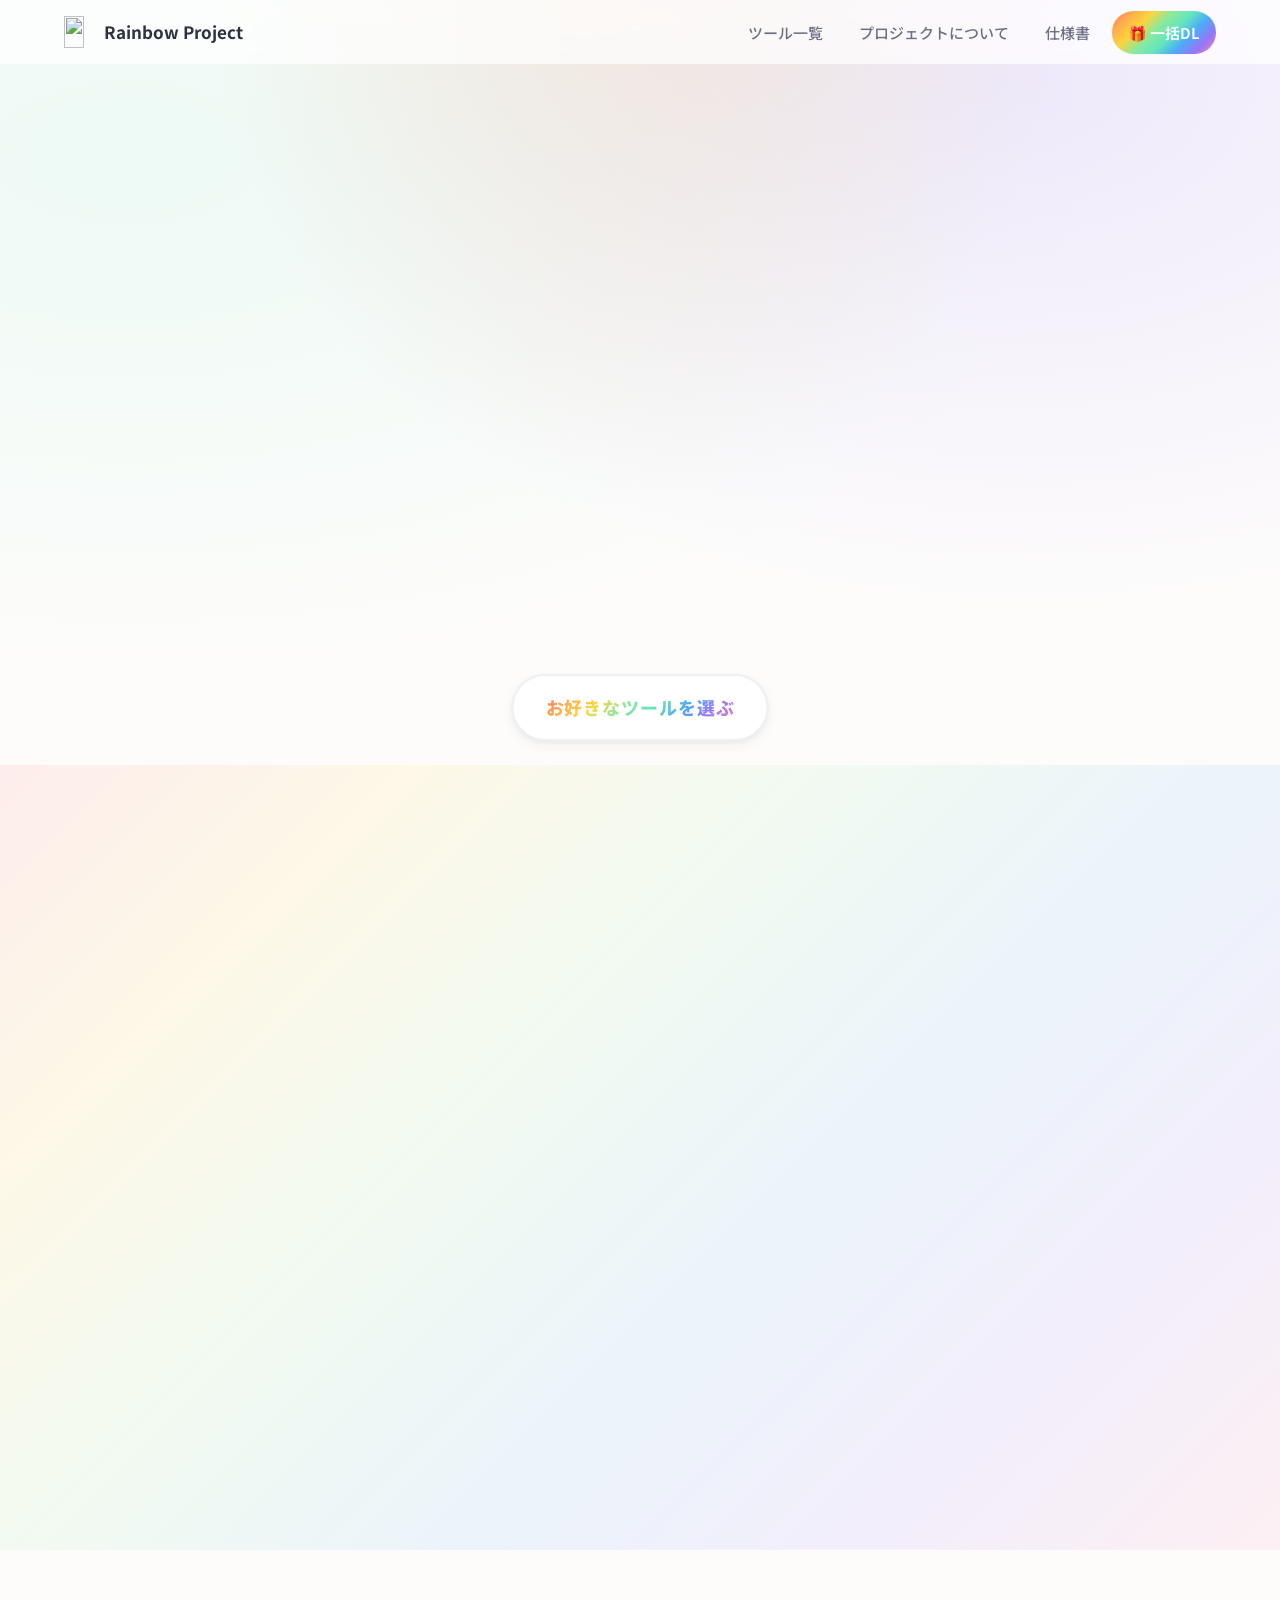
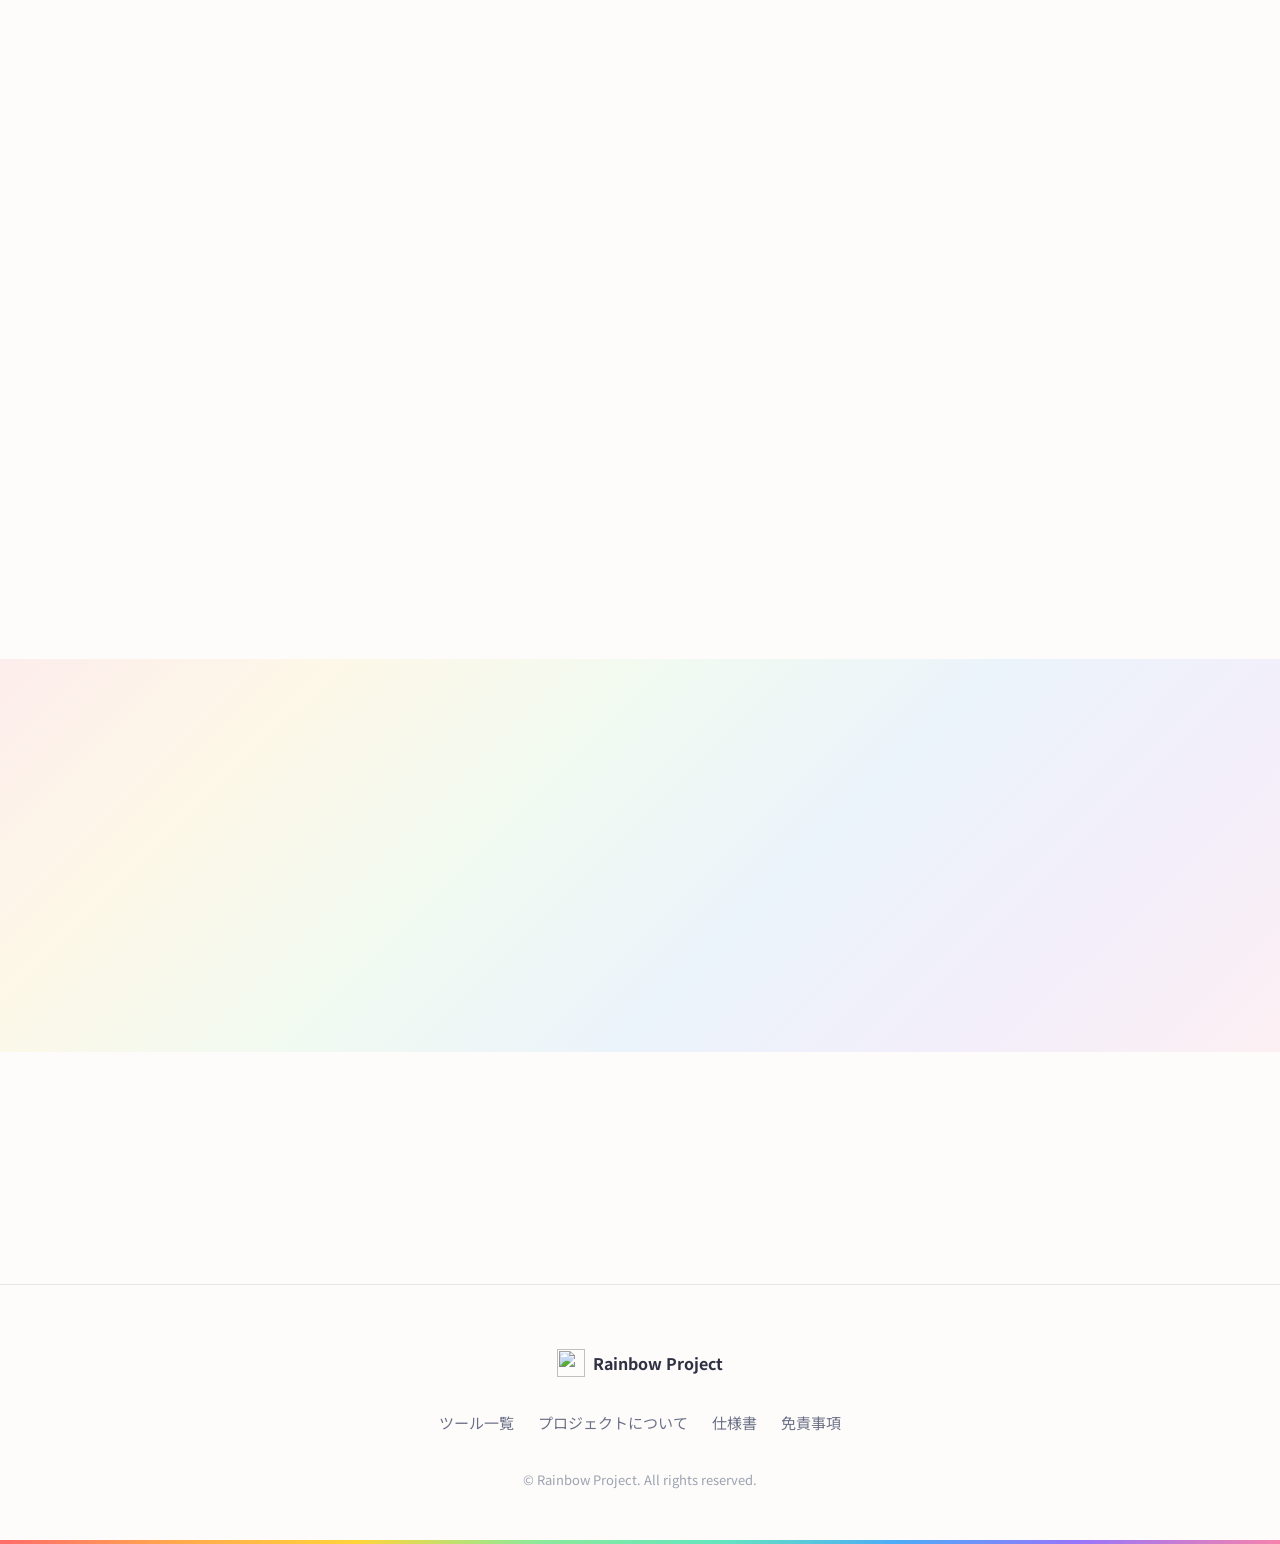
==== commit 5e23ed2a: "ヒーロー中央揃え/eyebrow削除/商用利用全削除/スクロールボタン刷新 - index.html: ヒーロー上部の「🌈 Rainbow Project」eyebrow ピルを削除 - index." ====
--- a/index.html
+++ b/index.html
@@ -70,9 +70,6 @@
     <section class="hero" aria-labelledby="hero-title">
       <img class="hero__decor" src="./assets/hero-rainbow.svg" alt="" aria-hidden="true">
       <div class="container hero__inner">
-        <span class="hero__eyebrow reveal">
-          <span class="gradient-text">🌈 Rainbow Project</span>
-        </span>
         <h1 id="hero-title" class="hero__title reveal">
           <span class="hero__title-main">FX初心者</span>
           <span class="hero__title-sub"><span class="gradient-text">お守りツールパック</span></span>
@@ -84,13 +81,11 @@
         </p>
         <p class="hero__micro reveal">
           <span class="hero__micro-badge">✓ メアド登録不要</span>
-          <span class="hero__micro-badge">✓ 商用利用可</span>
           <span class="hero__micro-badge">✓ 完全無料</span>
         </p>
       </div>
       <a href="#tools" class="hero__scroll" aria-label="ツール一覧までスクロール">
         <span class="hero__scroll-text">お好きなツールを選ぶ</span>
-        <span class="hero__scroll-arrow" aria-hidden="true">↓</span>
       </a>
     </section>
 
@@ -499,17 +494,12 @@
 
           <details class="faq__item">
             <summary class="faq__q">本当に完全無料ですか?</summary>
-            <div class="faq__a"><p>はい、10ツールすべて完全無料です。メールアドレスの登録も不要で、このページからそのままダウンロードいただけます。商用利用・改変・再配布も自由です(著作権表示の削除のみご遠慮ください)。</p></div>
+            <div class="faq__a"><p>はい、10ツールすべて完全無料です。メールアドレスの登録も不要で、このページからそのままダウンロードいただけます。</p></div>
           </details>
 
           <details class="faq__item">
             <summary class="faq__q">MT5でも使えますか?</summary>
             <div class="faq__a"><p>現在はMT4(MetaTrader 4)専用となっております。MT5版は今後のリクエストに応じて検討予定です。ご要望があればYouTubeコメント等でお知らせください。</p></div>
-          </details>
-
-          <details class="faq__item">
-            <summary class="faq__q">商用利用はできますか?</summary>
-            <div class="faq__a"><p>はい、商用利用も可能です。トレードスクール、セミナー、有料コンテンツの中での利用も制限しておりません。ただし、本ツールそのものを有償で販売することはご遠慮ください。</p></div>
           </details>
 
           <details class="faq__item">
--- a/css/style.css
+++ b/css/style.css
@@ -534,19 +534,26 @@
   margin-bottom: var(--space-5);
   display: flex;
   flex-direction: column;
+  align-items: center;   /* タイトル全体を中央揃え */
   gap: 0.25em;
+  text-align: center;
 }
 .hero__title-main {
   font-size: clamp(2rem, 5.5vw, 3rem);
   color: var(--text-primary);
   display: block;
+  text-align: center;
 }
 .hero__title-sub {
-  font-size: clamp(2.4rem, 8vw, 4.75rem);
+  font-size: clamp(2rem, 7.5vw, 4.25rem);
   font-weight: 900;
-  line-height: 1.1;
+  line-height: 1.15;
   display: block;
+  text-align: center;
   text-shadow: 0 4px 24px rgba(0,0,0,0.04);
+  word-break: keep-all;
+  overflow-wrap: normal;
+  max-width: 100%;
 }
 .hero__title-sub .gradient-text {
   background: var(--rainbow-gradient);
@@ -593,10 +600,9 @@
   bottom: var(--space-5);
   transform: translateX(-50%);
   display: inline-flex;
-  flex-direction: column;
   align-items: center;
-  gap: 6px;
-  padding: 0.75rem 1.5rem;
+  justify-content: center;
+  padding: 0.95rem 2rem;
   border-radius: var(--radius-full);
   background: var(--bg-card);
   box-shadow: var(--shadow-md);
@@ -610,19 +616,14 @@
   box-shadow: var(--shadow-lg);
 }
 .hero__scroll-text {
-  font-size: 1rem;
-  font-weight: 700;
+  font-size: 1.125rem;
+  font-weight: 800;
   letter-spacing: 0.05em;
+  text-align: center;
   background: var(--rainbow-gradient);
   -webkit-background-clip: text;
   background-clip: text;
   color: transparent;
-}
-.hero__scroll-arrow {
-  font-size: 1.5rem;
-  font-weight: 800;
-  line-height: 1;
-  color: var(--text-primary);
 }
 @keyframes bounce {
   0%, 100% { transform: translateX(-50%) translateY(0); }
@@ -1522,23 +1523,57 @@
 }
 
 @media (max-width: 768px) {
-  /* スマホ: 絶対配置のスクロールボタンを通常フローに組み込んでバッジとの重なりを解消 */
+  /* スマホ: hero 自身を縦並びに変え、スクロールボタンが hero__inner の下に回り込むようにする */
   .hero {
     min-height: auto;
-    padding-top: calc(var(--nav-height) + var(--space-7));
+    flex-direction: column;
+    align-items: stretch;
+    padding-top: calc(var(--nav-height) + var(--space-6));
     padding-bottom: var(--space-7);
   }
-  .hero__inner {
-    display: flex;
-    flex-direction: column;
-    align-items: center;
+  .hero__decor {
+    width: 40vw;
+    right: -8%;
+    top: 8%;
+    opacity: 0.35;
   }
+
+  /* タイトル: 折り返し事故防止(mid-word break を抑制し、サイズも控えめに) */
+  .hero__title-main { font-size: clamp(1.5rem, 7vw, 2.25rem); }
+  .hero__title-sub {
+    font-size: clamp(1.75rem, 9vw, 2.75rem);
+    word-break: keep-all;
+    overflow-wrap: normal;
+    line-break: strict;
+    letter-spacing: -0.03em;
+  }
+
+  /* サブタイトル: 改行を自動化 */
+  .hero__subtitle {
+    white-space: normal;
+    font-size: 0.9375rem;
+    line-height: 1.85;
+    margin-bottom: var(--space-5);
+  }
+
+  /* CTA ボタン: 長い日本語が中央で割れず自然に折り返す */
+  .hero__cta .btn { white-space: normal; line-height: 1.45; padding: 0.95rem 1.25rem; }
+
+  /* バッジ群: 3個を横に並べるため、小さめにしてnowrap */
+  .hero__micro { gap: 0.4rem; }
+  .hero__micro-badge {
+    padding: 0.3rem 0.7rem;
+    font-size: 0.75rem;
+    white-space: nowrap;
+  }
+
+  /* スクロールボタン: 通常フローで hero__inner の下に */
   .hero__scroll {
     position: relative;
     left: auto;
     bottom: auto;
     transform: none;
-    margin-top: var(--space-6);
+    margin: var(--space-6) auto 0;
     animation: bounce-mobile 2s ease-in-out infinite;
   }
   @keyframes bounce-mobile {
@@ -1549,14 +1584,10 @@
 
 @media (max-width: 480px) {
   .stats { grid-template-columns: 1fr; }
-  .hero__subtitle { white-space: normal; font-size: 0.95rem; line-height: 1.85; }
   .bulk { padding: var(--space-8) var(--space-4); }
   .tool-card__body { padding: var(--space-5); }
-  .hero__micro { font-size: 0.8125rem; gap: 0.4rem; }
-  .hero__micro-badge { padding: 0.35rem 0.75rem; }
-  .hero__scroll { padding: 0.6rem 1.1rem; }
-  .hero__scroll-text { font-size: 0.875rem; }
-  .hero__scroll-arrow { font-size: 1.25rem; }
+  .hero__scroll { padding: 0.85rem 1.5rem; }
+  .hero__scroll-text { font-size: 1rem; }
 }
 
 /* -----------------------------------------------------------------
